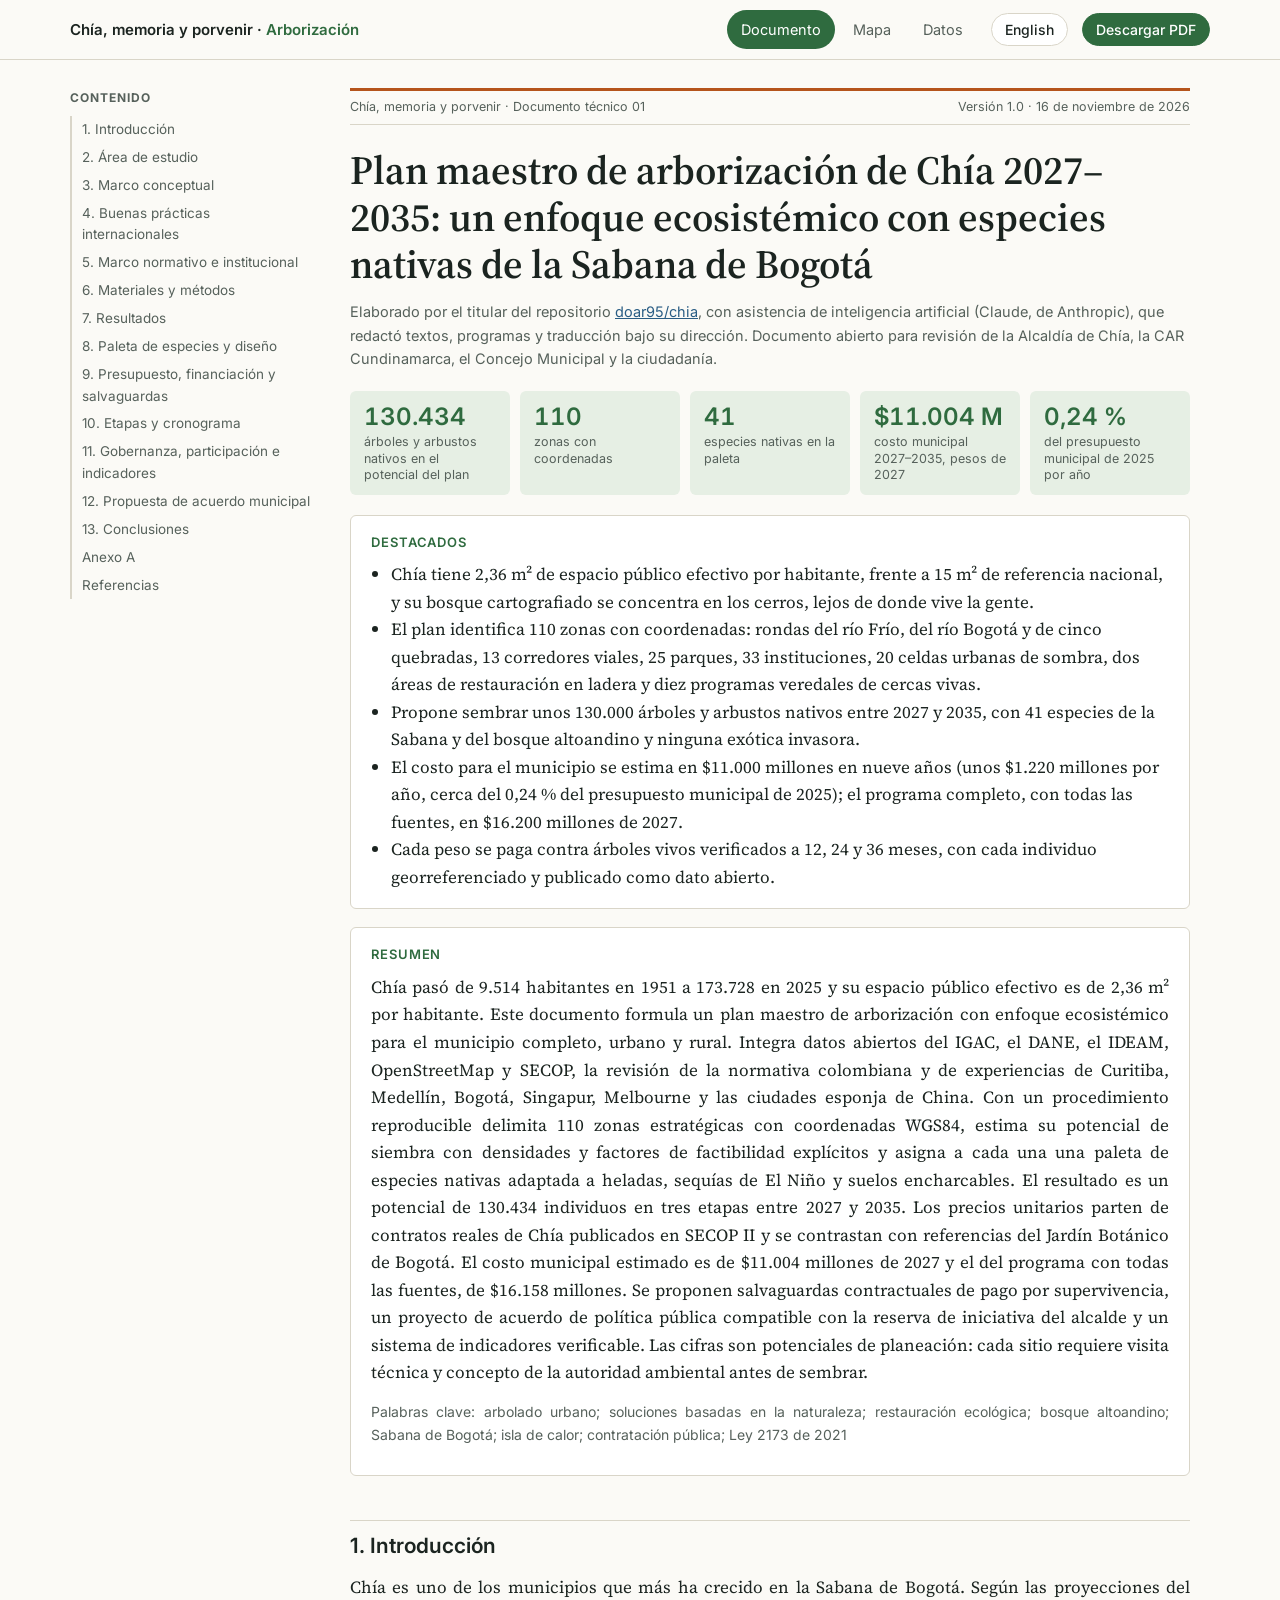
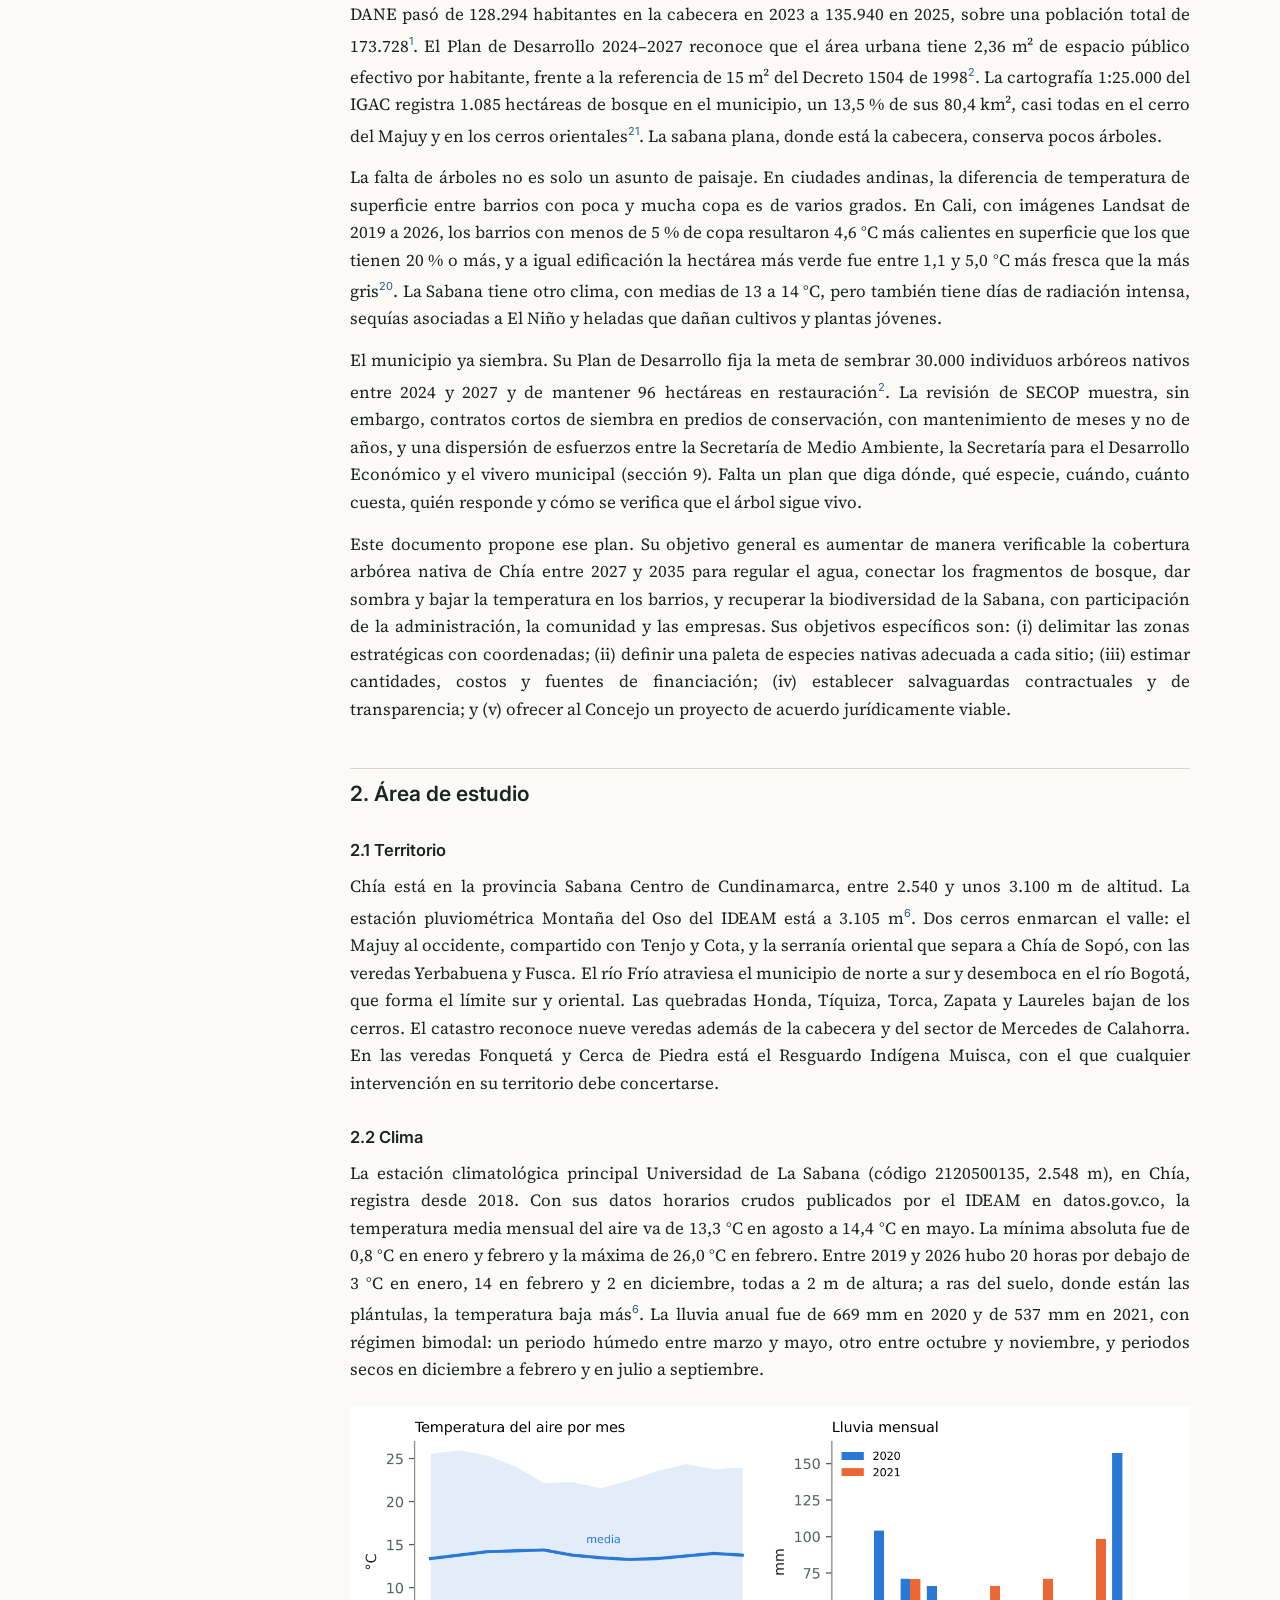
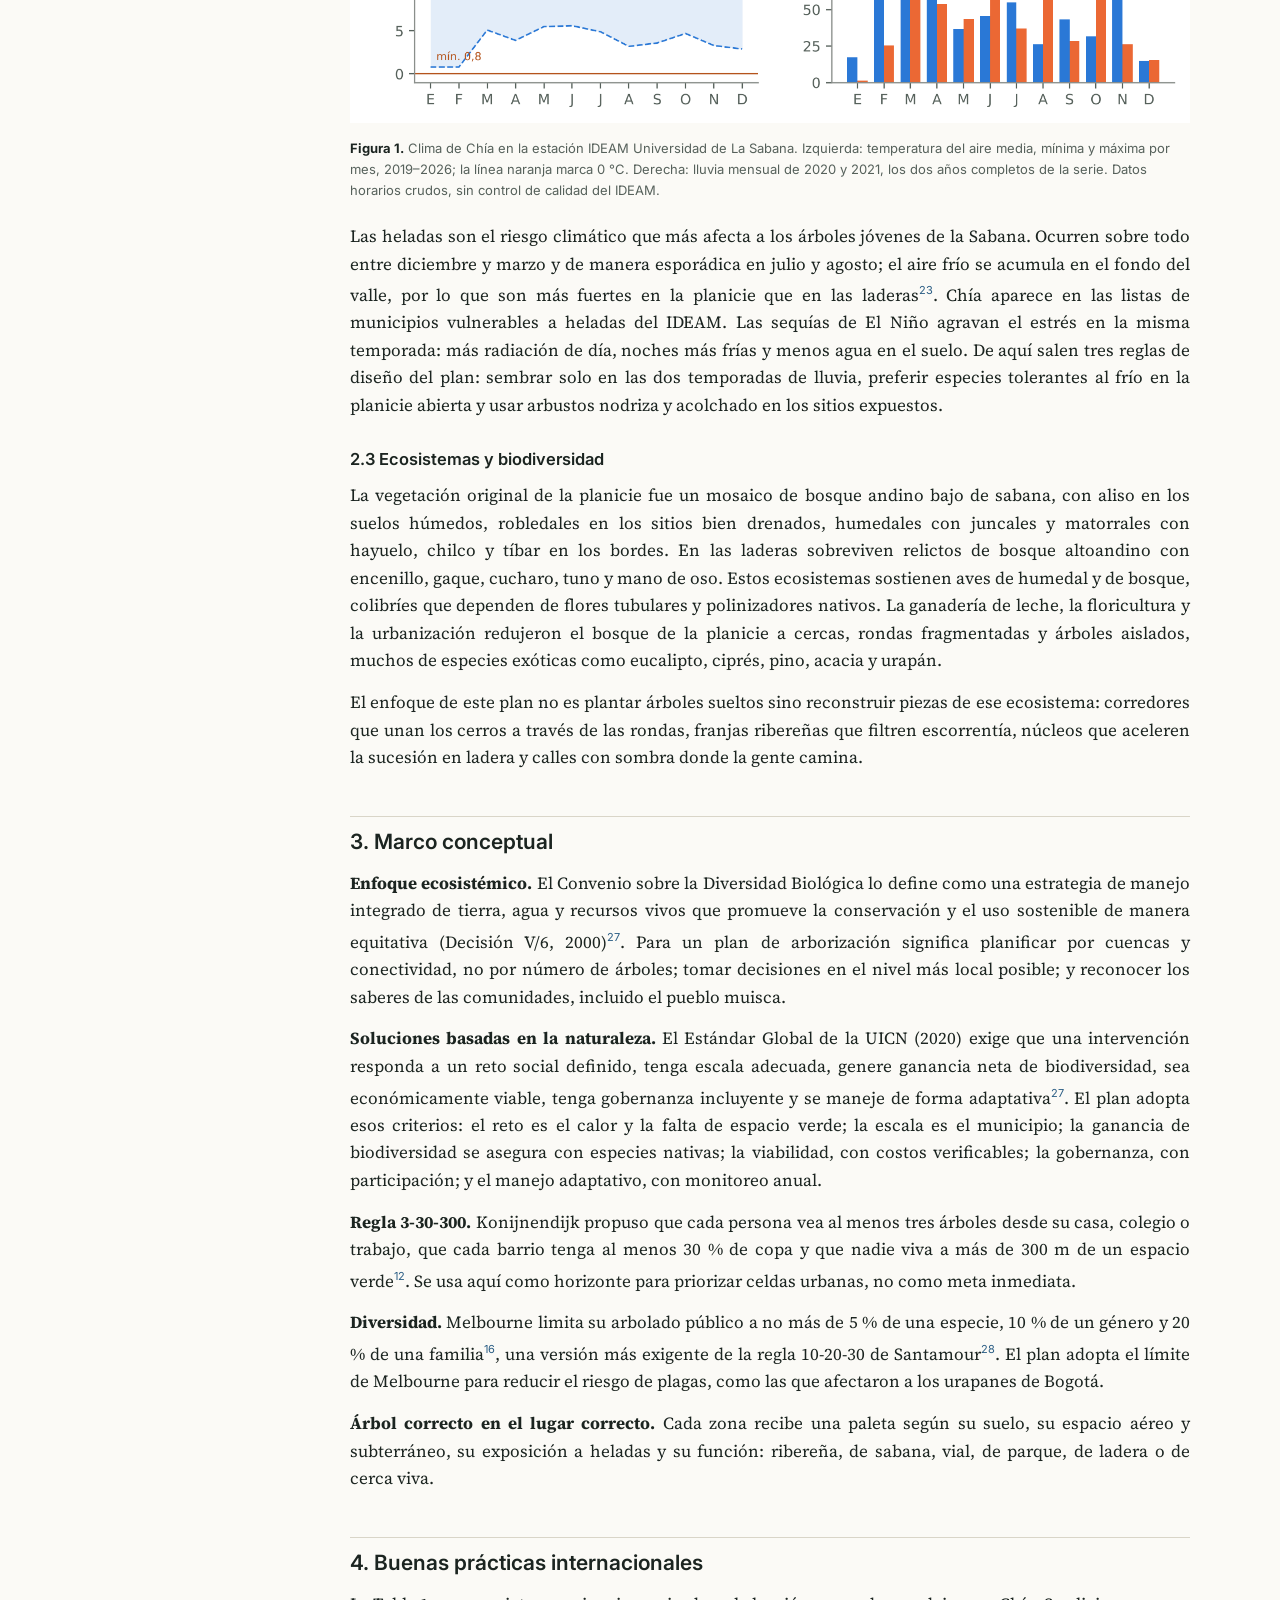
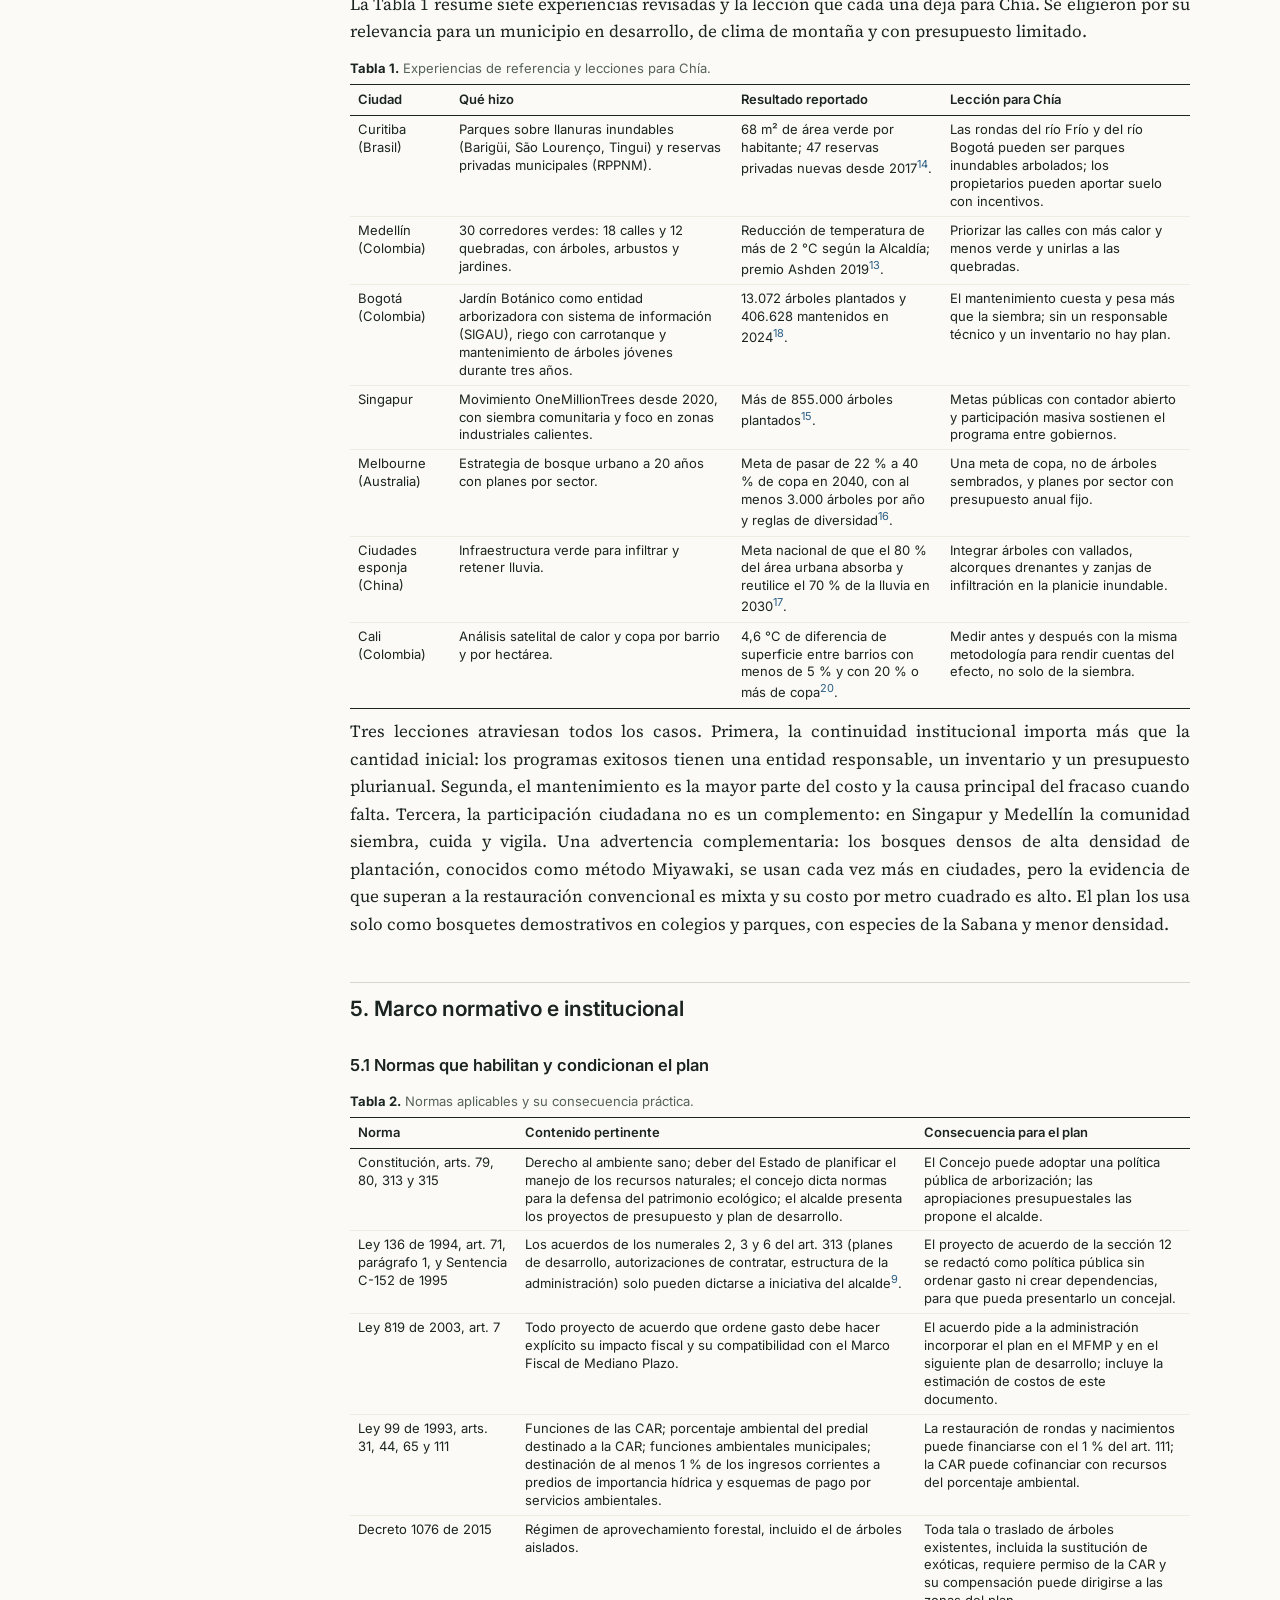
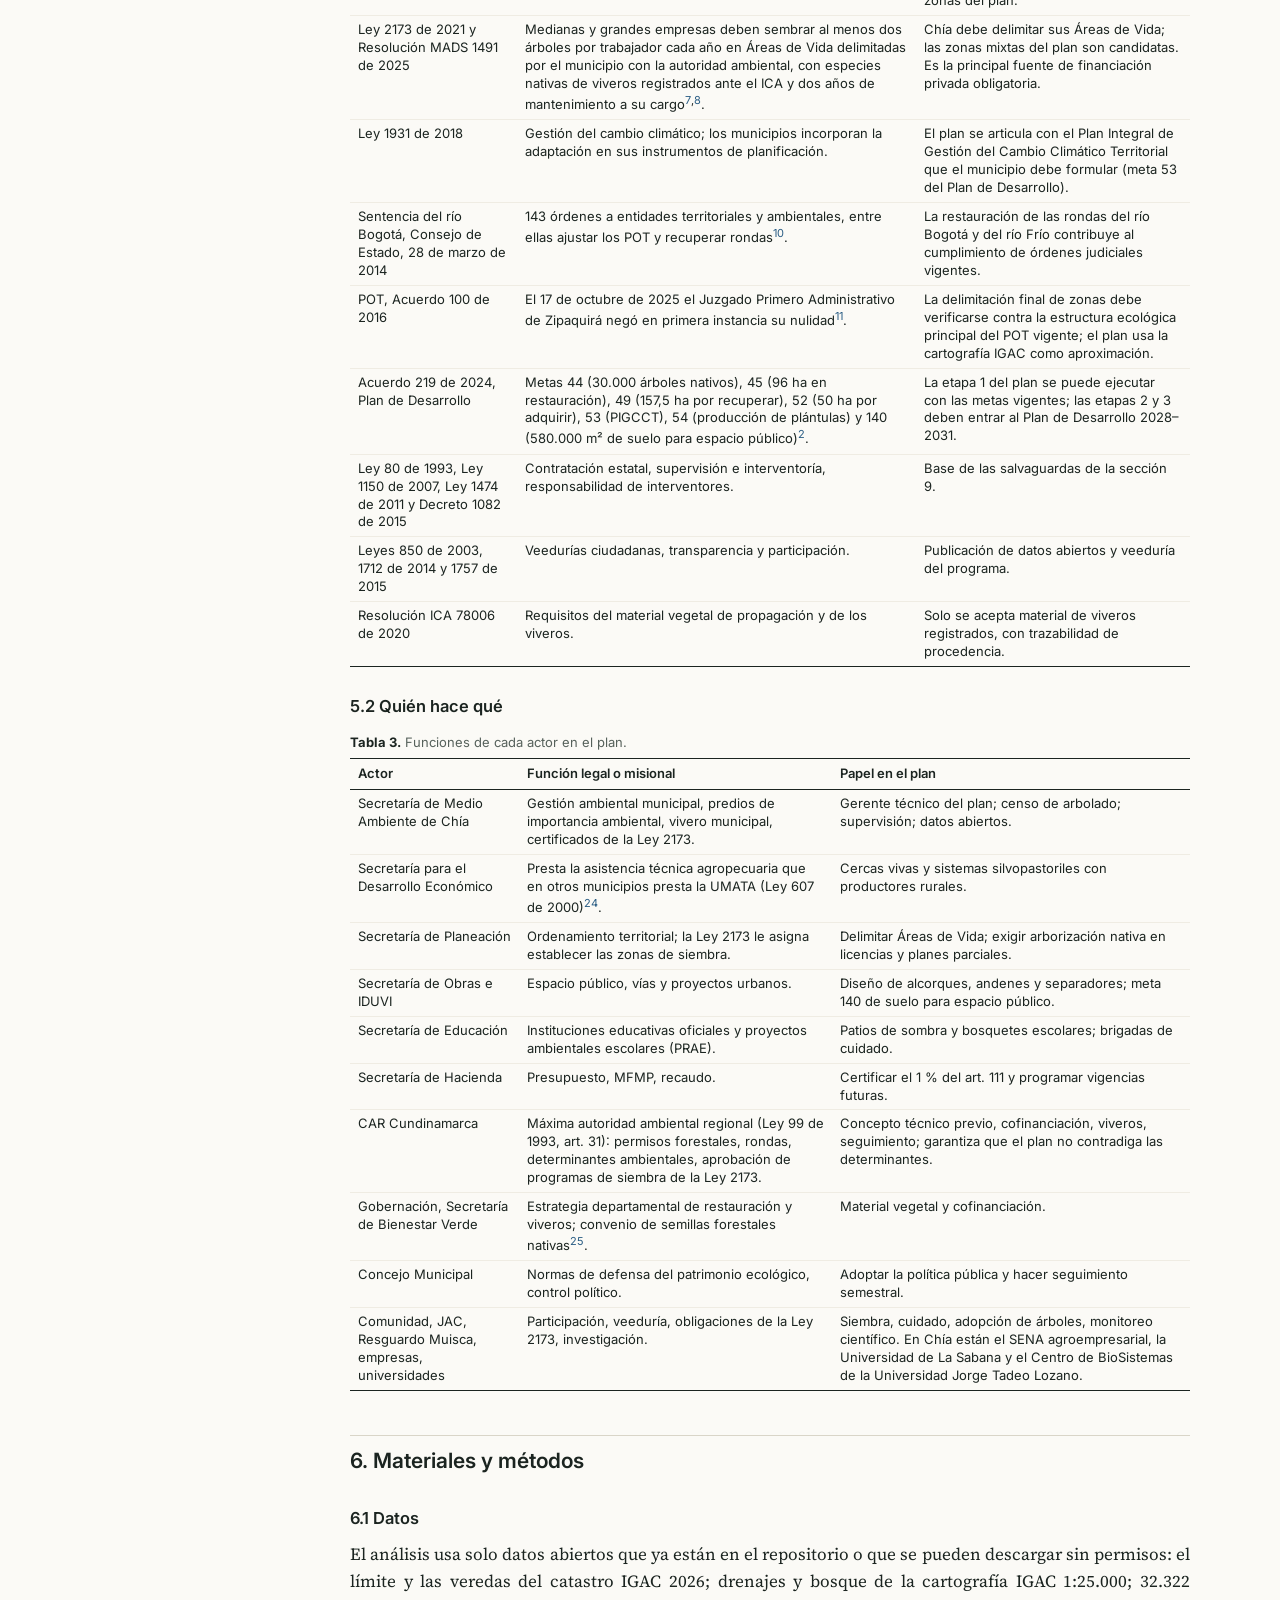
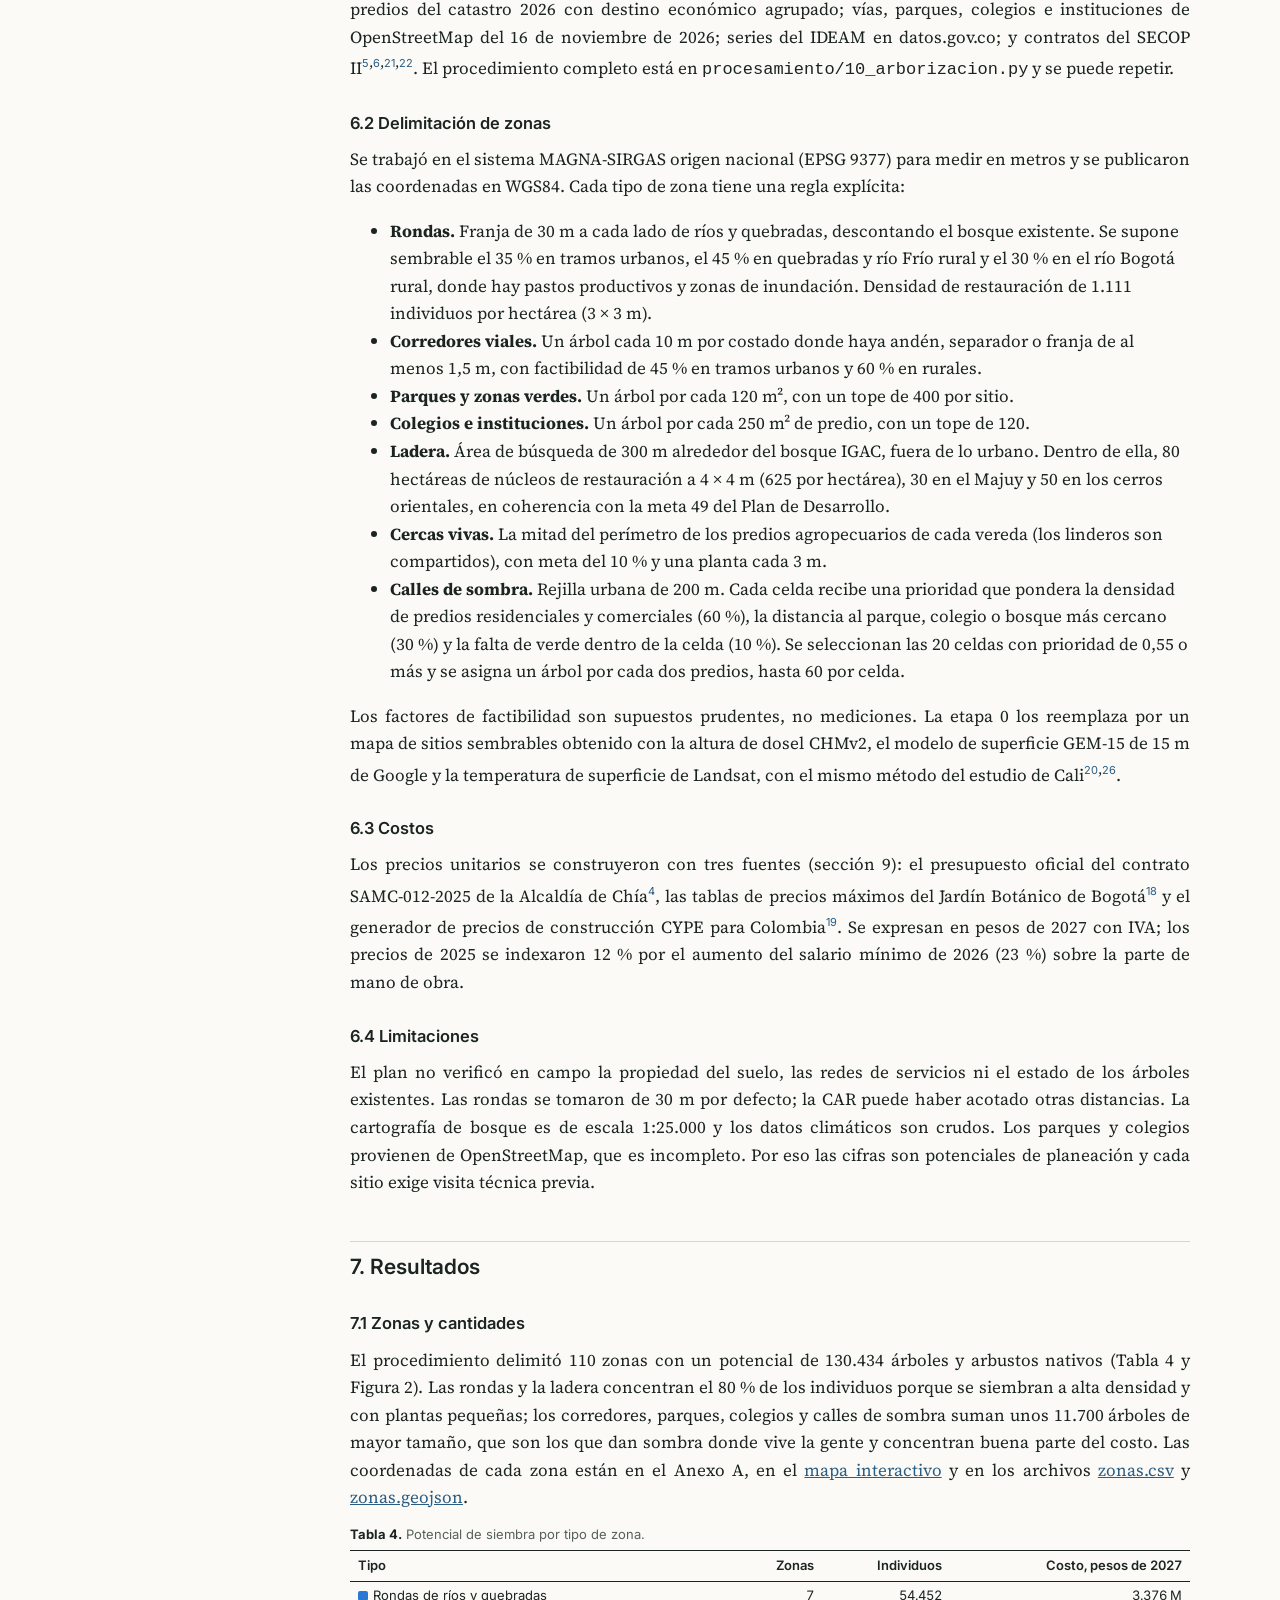
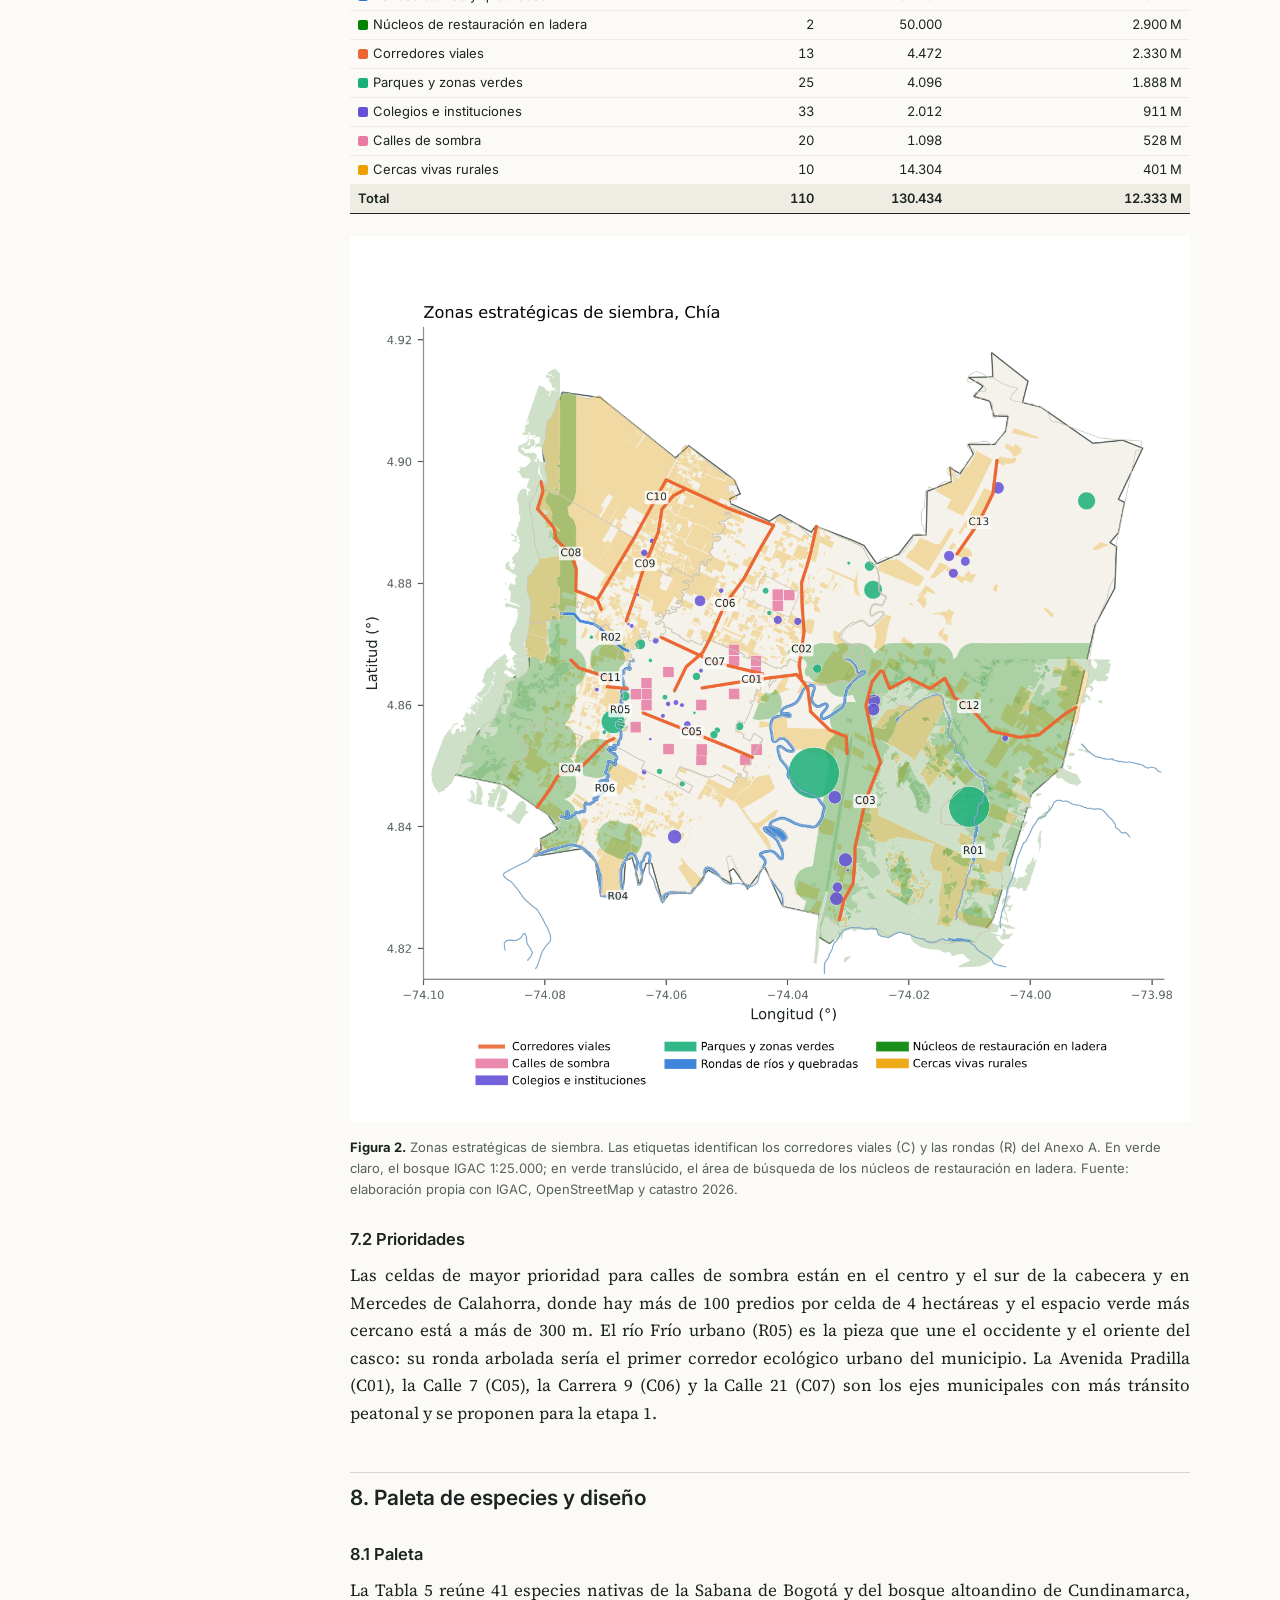
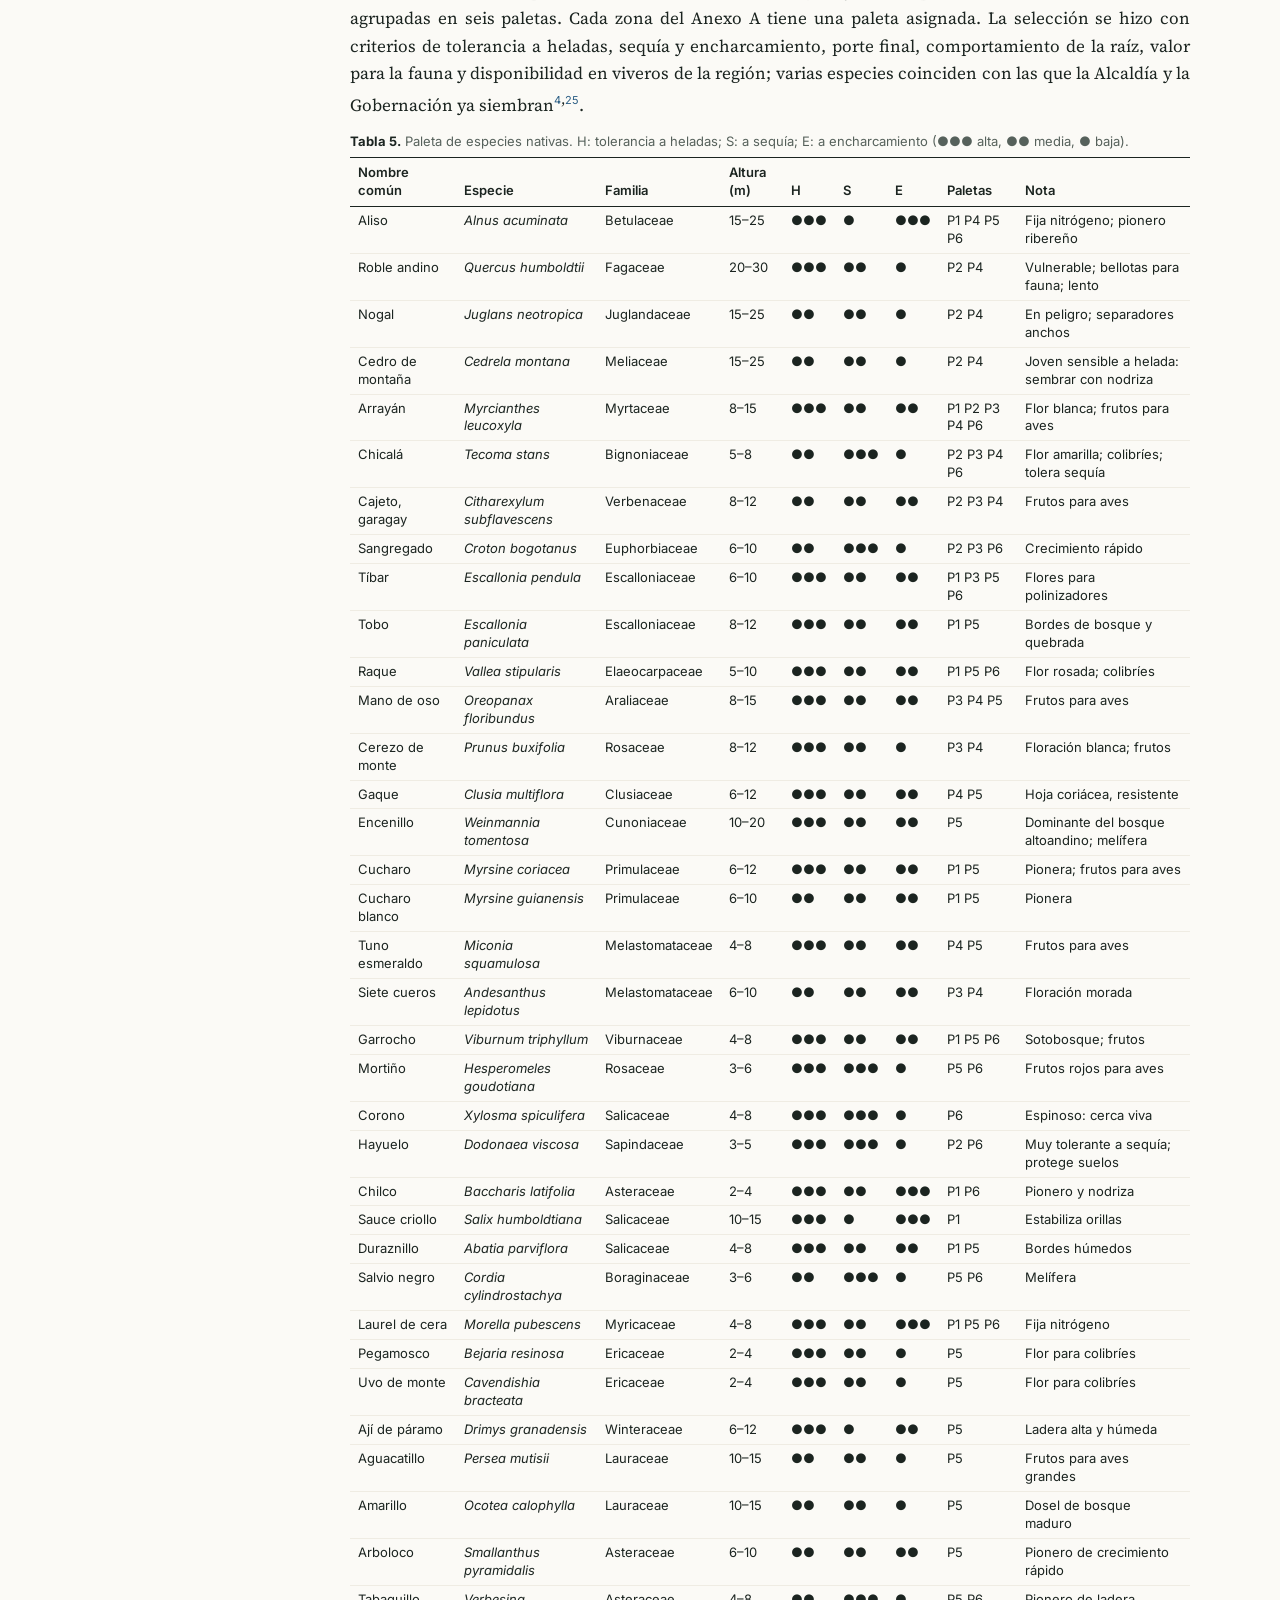
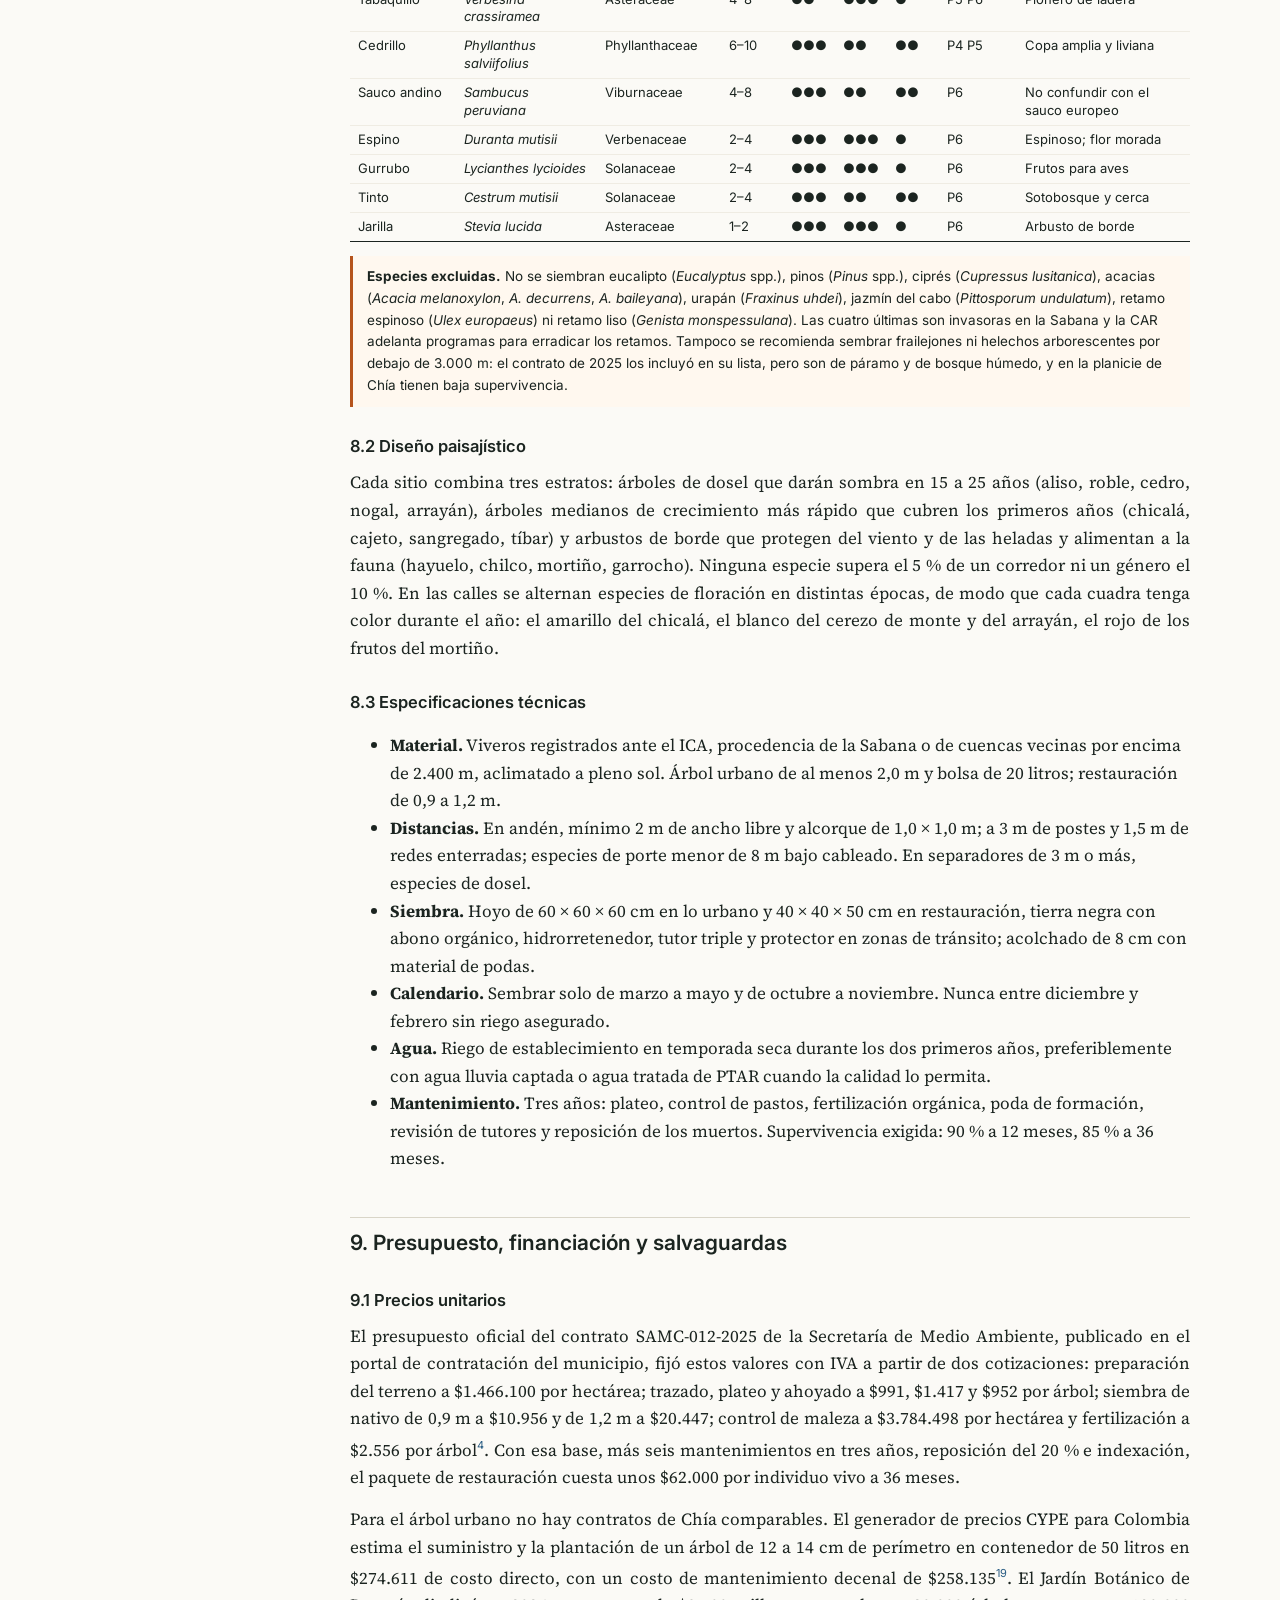
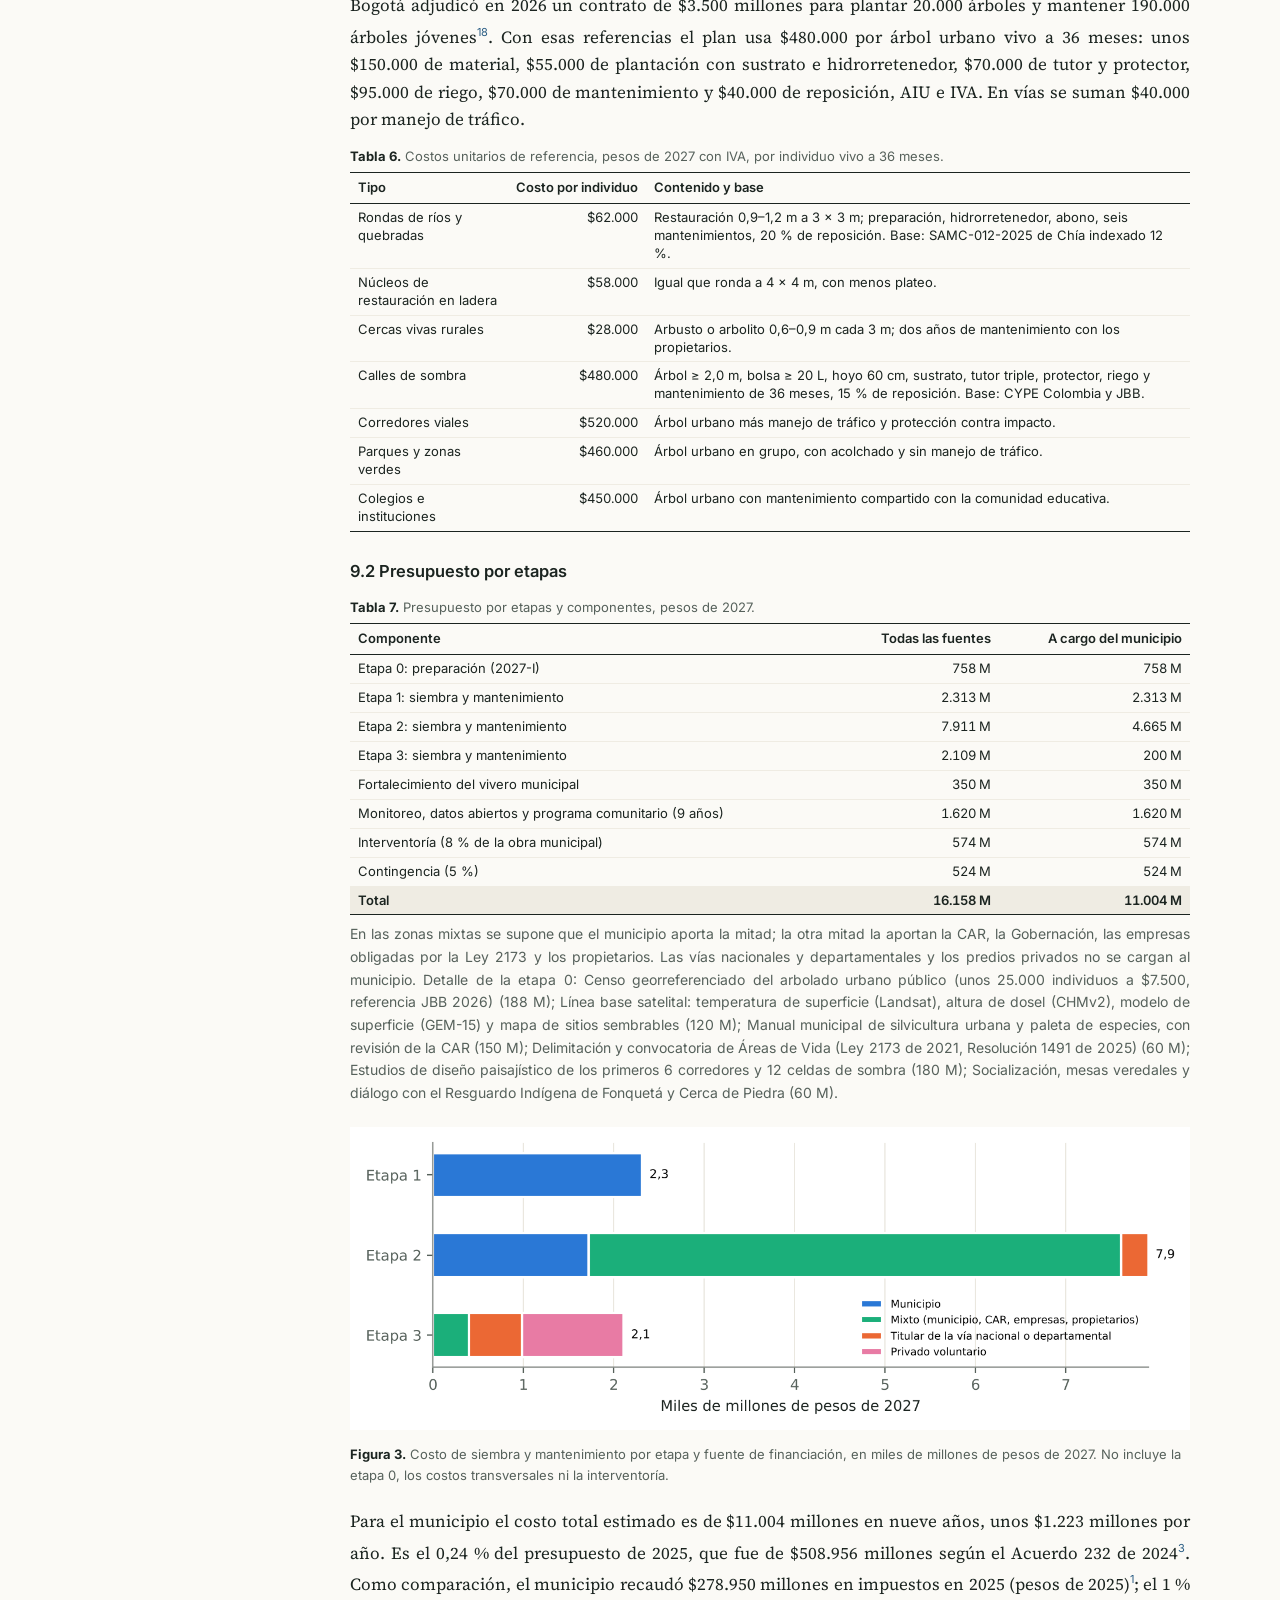
==== planarborizacion/index.html @ 1975e30a "Agrega el plan maestro de arborización 2027–2035 en /planarborizacion Documento técnico en español e" ====
<!DOCTYPE html>
<html lang="es">
<head>
<meta charset="utf-8">
<meta name="viewport" content="width=device-width, initial-scale=1">
<title>Plan maestro de arborización de Chía 2027–2035</title>
<meta name="description" content="Plan maestro de arborización de Chía 2027–2035 con enfoque ecosistémico y especies nativas de la Sabana de Bogotá: zonas con coordenadas, paleta de especies, presupuesto, revisión de SECOP y propuesta de acuerdo municipal.">
<meta property="og:title" content="Plan maestro de arborización de Chía 2027–2035">
<meta property="og:description" content="110 zonas con coordenadas, 41 especies nativas, unos 130.000 árboles y arbustos, presupuesto verificable y propuesta de acuerdo.">
<meta property="og:image" content="https://doar95.github.io/chia/planarborizacion/fig/mapa_zonas_es.png">
<meta property="og:url" content="https://doar95.github.io/chia/planarborizacion/">
<link rel="icon" href="../icono.svg" type="image/svg+xml">
<link rel="preconnect" href="https://fonts.googleapis.com">
<link href="https://fonts.googleapis.com/css2?family=Inter:wght@400;500;600&family=Source+Serif+4:ital,opsz,wght@0,8..60,400;0,8..60,600;1,8..60,400&display=swap" rel="stylesheet">
<link rel="stylesheet" href="estilo.css?v=1">
</head>
<body>
<header class="barra"><div class="in">
  <a class="marca" href="../">Chía, memoria y porvenir · <span>Arborización</span></a>
  <nav class="tabs"><a href="./" aria-current="page" data-t="doc">Documento</a><a href="mapa.html" data-t="mapa">Mapa</a><a href="datos/zonas.csv" data-t="datos">Datos</a></nav>
  <button class="btn" id="btn-lang" type="button">English</button>
  <a class="btn prim" id="btn-pdf" href="descargas/plan_arborizacion_chia_es.pdf" data-t="pdf">Descargar PDF</a>
</div></header>
<div class="lay">
  <nav class="toc" id="toc"></nav>
  <article>
    <div class="revista" id="rev"></div>
    <h1 id="tit"></h1>
    <div class="autores" id="aut"></div>
    <div class="cifras" id="cifras"></div>
    <div class="caja" id="dest"></div>
    <div class="caja" id="res"></div>
    <div id="cuerpo"></div>
    <section id="anexo"></section>
    <section id="refs"></section>
    <p class="pie">CC BY 4.0. Código MIT. Datos: IGAC, DANE, DNP, IDEAM, SECOP, OpenStreetMap (ODbL). Repositorio: <a href="https://github.com/doar95/chia">github.com/doar95/chia</a> · procesamiento/10_arborizacion.py y 11_figuras_arborizacion.py.</p>
  </article>
</div>
<script src="texto_es.js?v=1"></script>
<script src="texto_en.js?v=1"></script>
<script src="doc.js?v=1"></script>
</body>
</html>
---- planarborizacion/estilo.css ----
:root{
  --papel:#fbfaf6; --tinta:#1b2420; --tenue:#56615b; --linea:#d9d5c8; --suave:#efece3;
  --verde:#2f6b3f; --verde2:#e6efe4; --acento:#b5541c; --azul:#2a5d84;
  --serif:"Source Serif 4","Charis SIL",Georgia,serif; --sans:"Inter",system-ui,-apple-system,"Segoe UI",sans-serif;
}
*{box-sizing:border-box}
html{scroll-behavior:smooth}
body{margin:0;background:var(--papel);color:var(--tinta);font-family:var(--serif);font-size:17px;line-height:1.62}
a{color:var(--azul)}
.barra{position:sticky;top:0;z-index:20;background:#fbfaf6f2;backdrop-filter:blur(6px);border-bottom:1px solid var(--linea);font-family:var(--sans)}
.barra .in{max-width:1180px;margin:0 auto;display:flex;align-items:center;gap:14px;padding:10px 20px;flex-wrap:wrap}
.marca{font-weight:600;font-size:15px;color:var(--tinta);text-decoration:none;margin-right:auto}
.marca span{color:var(--verde)}
.tabs{display:flex;gap:4px}
.tabs a{font-size:14.5px;text-decoration:none;color:var(--tenue);padding:7px 13px;border-radius:999px;border:1px solid transparent}
.tabs a[aria-current=page]{background:var(--verde);color:#fff}
.tabs a:hover{border-color:var(--linea)}
.btn{font:500 14px var(--sans);border:1px solid var(--linea);background:#fff;color:var(--tinta);border-radius:999px;padding:7px 13px;cursor:pointer;text-decoration:none}
.btn:hover{border-color:var(--verde)}
.btn.prim{background:var(--verde);border-color:var(--verde);color:#fff}
.lay{max-width:1180px;margin:0 auto;display:grid;grid-template-columns:240px minmax(0,1fr);gap:40px;padding:28px 20px 80px}
nav.toc{position:sticky;top:70px;align-self:start;font-family:var(--sans);font-size:13.5px;max-height:calc(100vh - 90px);overflow:auto}
nav.toc b{display:block;font-size:12px;letter-spacing:.08em;text-transform:uppercase;color:var(--tenue);margin-bottom:8px}
nav.toc a{display:block;color:var(--tenue);text-decoration:none;padding:3px 0 3px 10px;border-left:2px solid var(--linea)}
nav.toc a:hover{color:var(--verde);border-left-color:var(--verde)}
article{max-width:840px}
.revista{font-family:var(--sans);font-size:12.5px;color:var(--tenue);display:flex;justify-content:space-between;border-top:3px solid var(--acento);border-bottom:1px solid var(--linea);padding:6px 0;margin-bottom:22px;gap:12px;flex-wrap:wrap}
h1{font-family:var(--serif);font-weight:600;font-size:clamp(28px,3.4vw,40px);line-height:1.18;margin:.2em 0 .3em}
.autores{font-family:var(--sans);font-size:14.5px;color:var(--tenue);margin-bottom:18px}
.caja{background:#fff;border:1px solid var(--linea);border-radius:6px;padding:16px 20px;margin:18px 0}
.caja h3{font-family:var(--sans);font-size:13px;letter-spacing:.07em;text-transform:uppercase;margin:0 0 8px;color:var(--verde)}
.caja ul{margin:0;padding-left:20px}
.kw{font-family:var(--sans);font-size:14px;color:var(--tenue)}
.cifras{display:grid;grid-template-columns:repeat(auto-fit,minmax(150px,1fr));gap:10px;margin:20px 0}
.cifras div{background:var(--verde2);border-radius:6px;padding:12px 14px;font-family:var(--sans)}
.cifras b{display:block;font-size:24px;font-weight:600;color:var(--verde);font-variant-numeric:tabular-nums;line-height:1.15}
.cifras span{font-size:12.5px;color:var(--tenue);line-height:1.3;display:block;margin-top:4px}
h2{font-family:var(--sans);font-size:21px;font-weight:600;margin:2.1em 0 .5em;padding-top:.4em;border-top:1px solid var(--linea)}
h3{font-family:var(--sans);font-size:16.5px;font-weight:600;margin:1.6em 0 .4em}
h4{font-family:var(--sans);font-size:15px;margin:1.2em 0 .3em;color:var(--tenue)}
p{margin:.55em 0 .85em;text-align:justify;hyphens:auto}
.tabla{overflow-x:auto;margin:14px 0 6px}
table{border-collapse:collapse;width:100%;font-family:var(--sans);font-size:13px;line-height:1.38}
caption{caption-side:top;text-align:left;font-size:13px;color:var(--tenue);padding-bottom:6px}
caption b{color:var(--tinta)}
thead th{border-top:1.5px solid var(--tinta);border-bottom:1px solid var(--tinta);text-align:left;padding:6px 8px;font-weight:600;vertical-align:bottom}
td{border-bottom:1px solid var(--suave);padding:5px 8px;vertical-align:top}
tbody tr:last-child td{border-bottom:1.5px solid var(--tinta)}
td.n,th.n{text-align:right;font-variant-numeric:tabular-nums;white-space:nowrap}
tr.tot td{font-weight:600;background:var(--suave)}
.fig{margin:22px 0;font-family:var(--sans)}
.fig figcaption{font-size:13px;color:var(--tenue);margin-top:6px}
.fig figcaption b{color:var(--tinta)}
.nota{font-family:var(--sans);font-size:13.5px;background:#fff8ef;border-left:3px solid var(--acento);padding:10px 14px;margin:14px 0}
.acuerdo{background:#fff;border:1px solid var(--linea);padding:22px 26px;font-size:15.5px}
.acuerdo h4{text-align:center;color:var(--tinta);font-size:14.5px}
.acuerdo p{text-align:justify}
.ref{font-size:14px;padding-left:28px;text-indent:-28px;margin:.35em 0;text-align:left}
sup.c a{text-decoration:none;font-family:var(--sans);font-size:11px}
.coord{font-family:ui-monospace,Menlo,Consolas,monospace;font-size:12px;white-space:nowrap}
.chip{display:inline-block;width:10px;height:10px;border-radius:2px;margin-right:5px;vertical-align:-1px}
.mapamini{width:100%;height:440px;border:1px solid var(--linea);border-radius:6px}
.svgchart{width:100%;height:auto;font-family:var(--sans)}
.pie{font-family:var(--sans);font-size:12.5px;color:var(--tenue);border-top:1px solid var(--linea);margin-top:40px;padding-top:12px}
@media (max-width:900px){.lay{grid-template-columns:1fr}nav.toc{display:none}}
@media print{
  @page{size:A4;margin:16mm 15mm 18mm}
  body{background:#fff;font-size:10.5pt}
  .barra,nav.toc,.noimp{display:none!important}
  .lay{display:block;padding:0;max-width:none}
  article{max-width:none}
  h2{break-after:avoid;margin-top:1.4em}
  h3,h4{break-after:avoid}
  table,figure,.caja,.cifras{break-inside:avoid}
  .tabla{overflow:visible}
  table{font-size:8.2pt}
  tr{break-inside:avoid}
  a{color:var(--tinta);text-decoration:none}
  .acuerdo{border:none;padding:0}
}
@media print{
  #anexo td:nth-child(7),#anexo th:nth-child(7){display:none}
  #anexo table{font-size:7.4pt}
  #anexo td:nth-child(2){min-width:34mm}
}
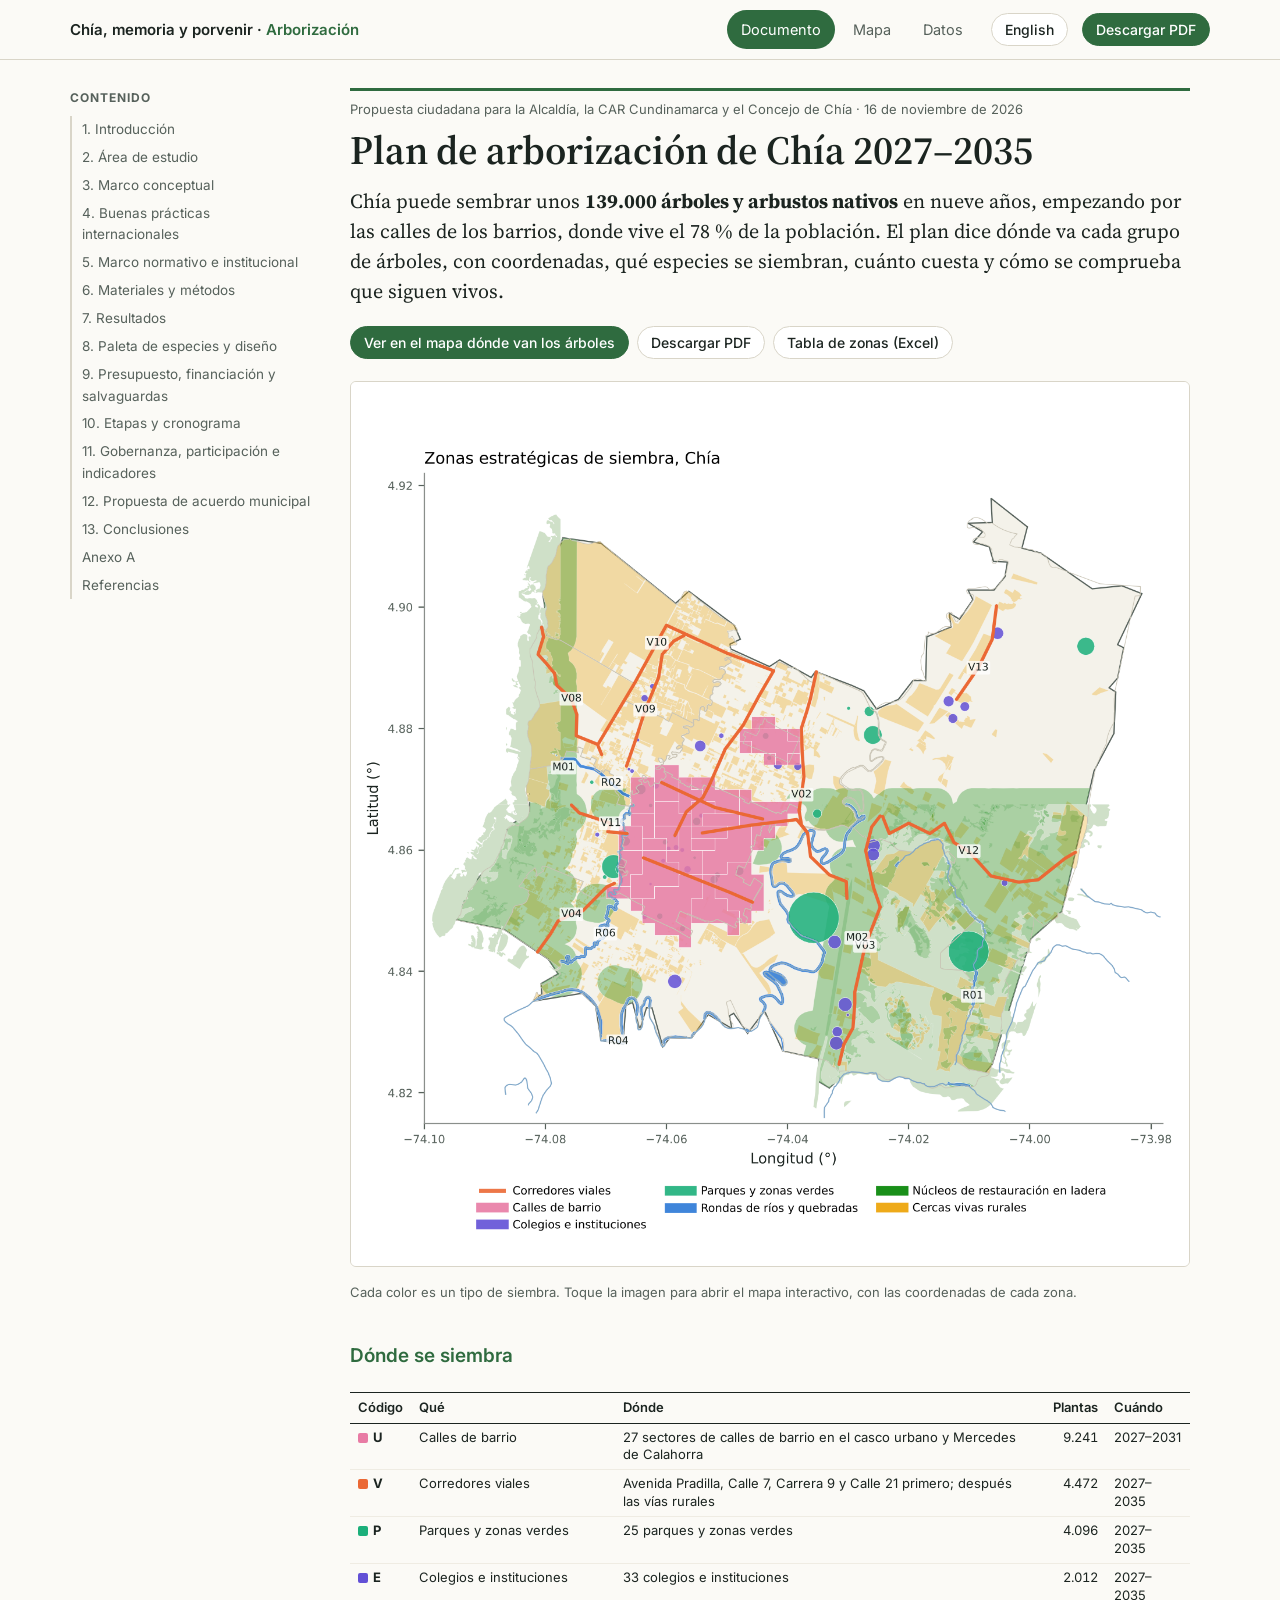
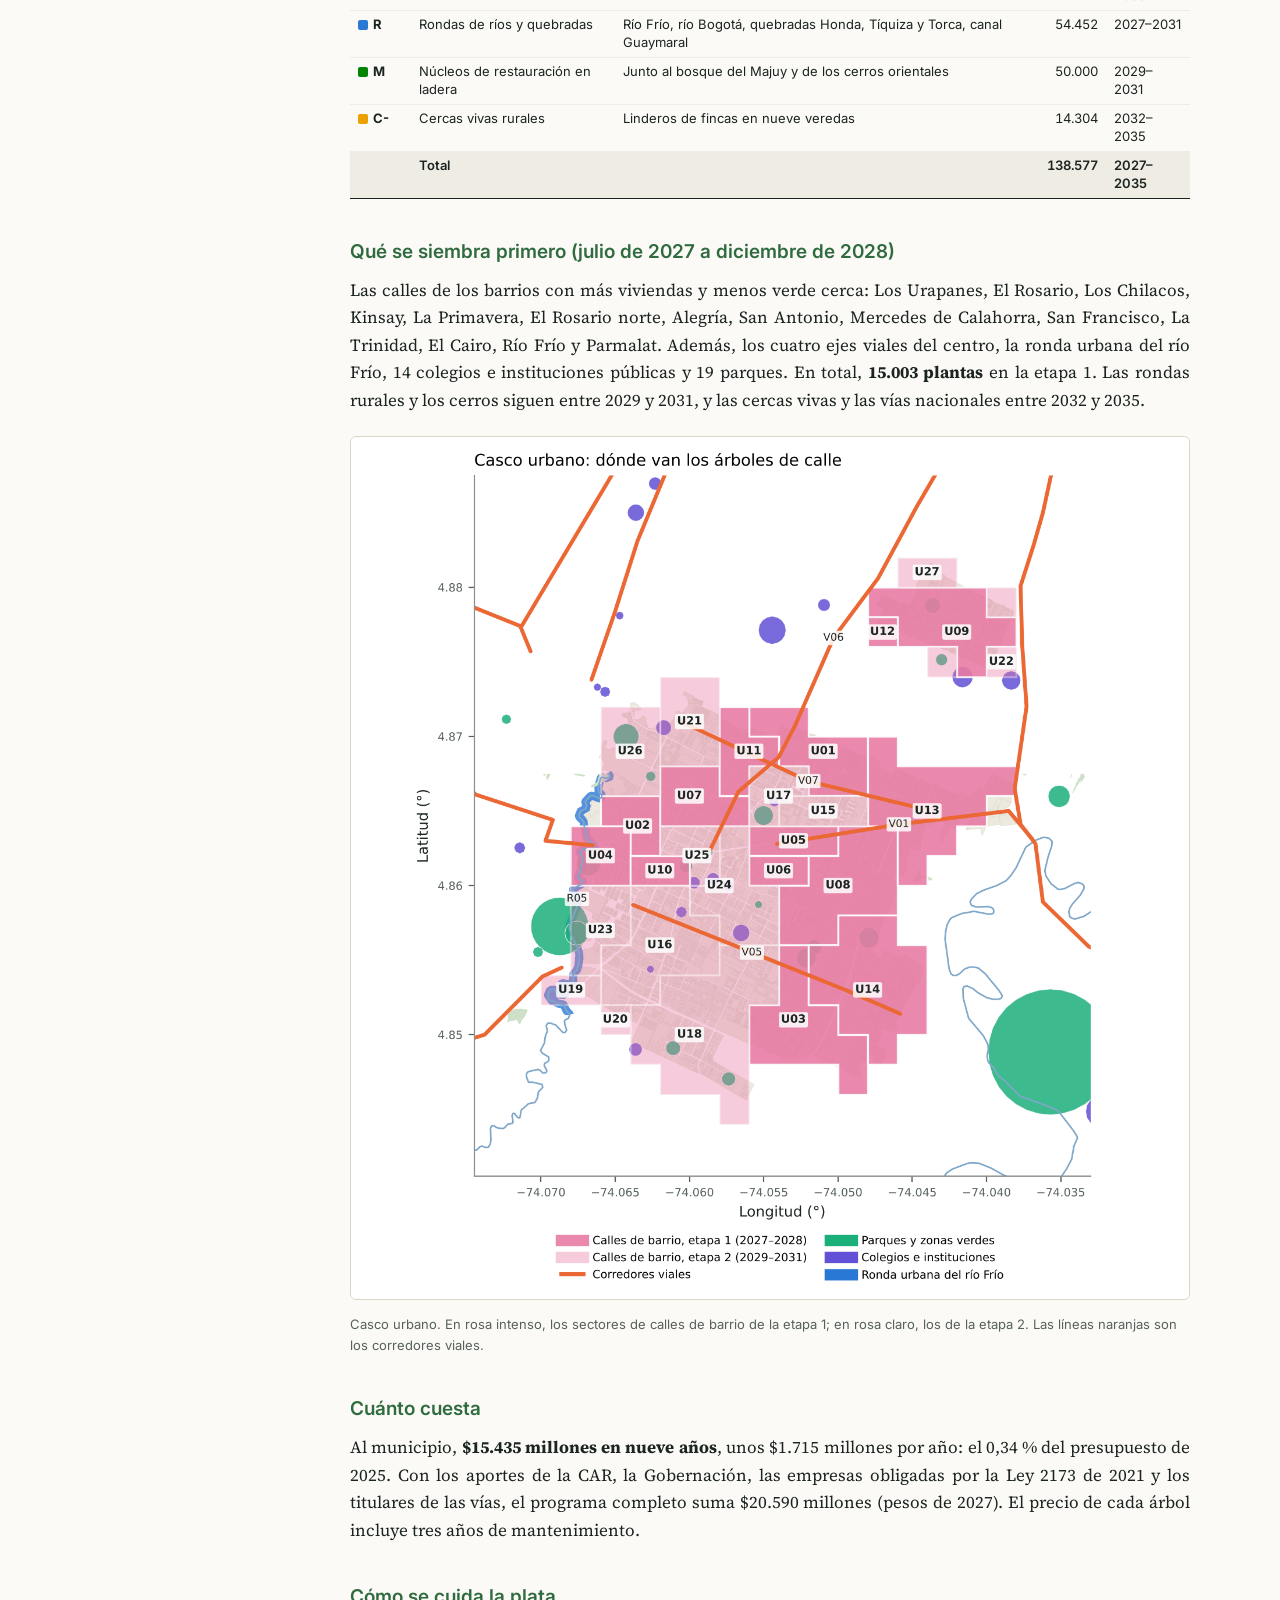
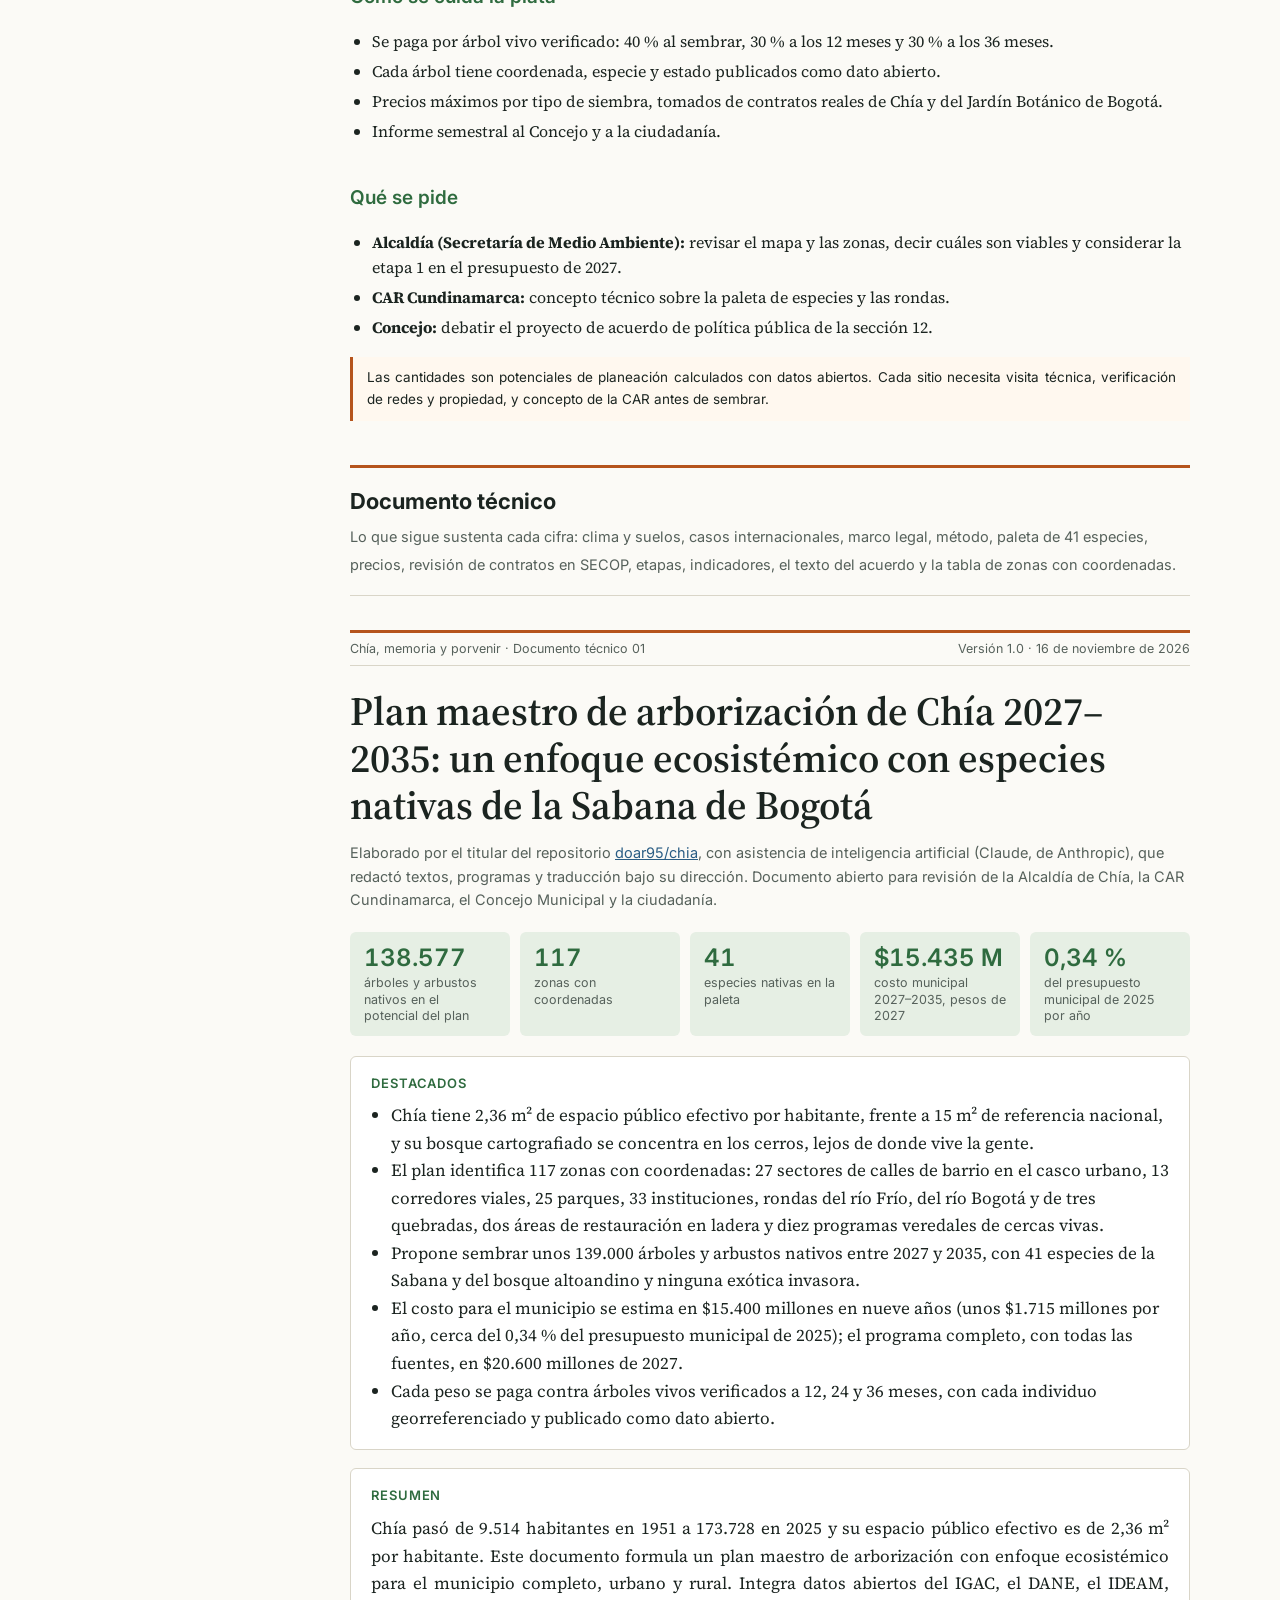
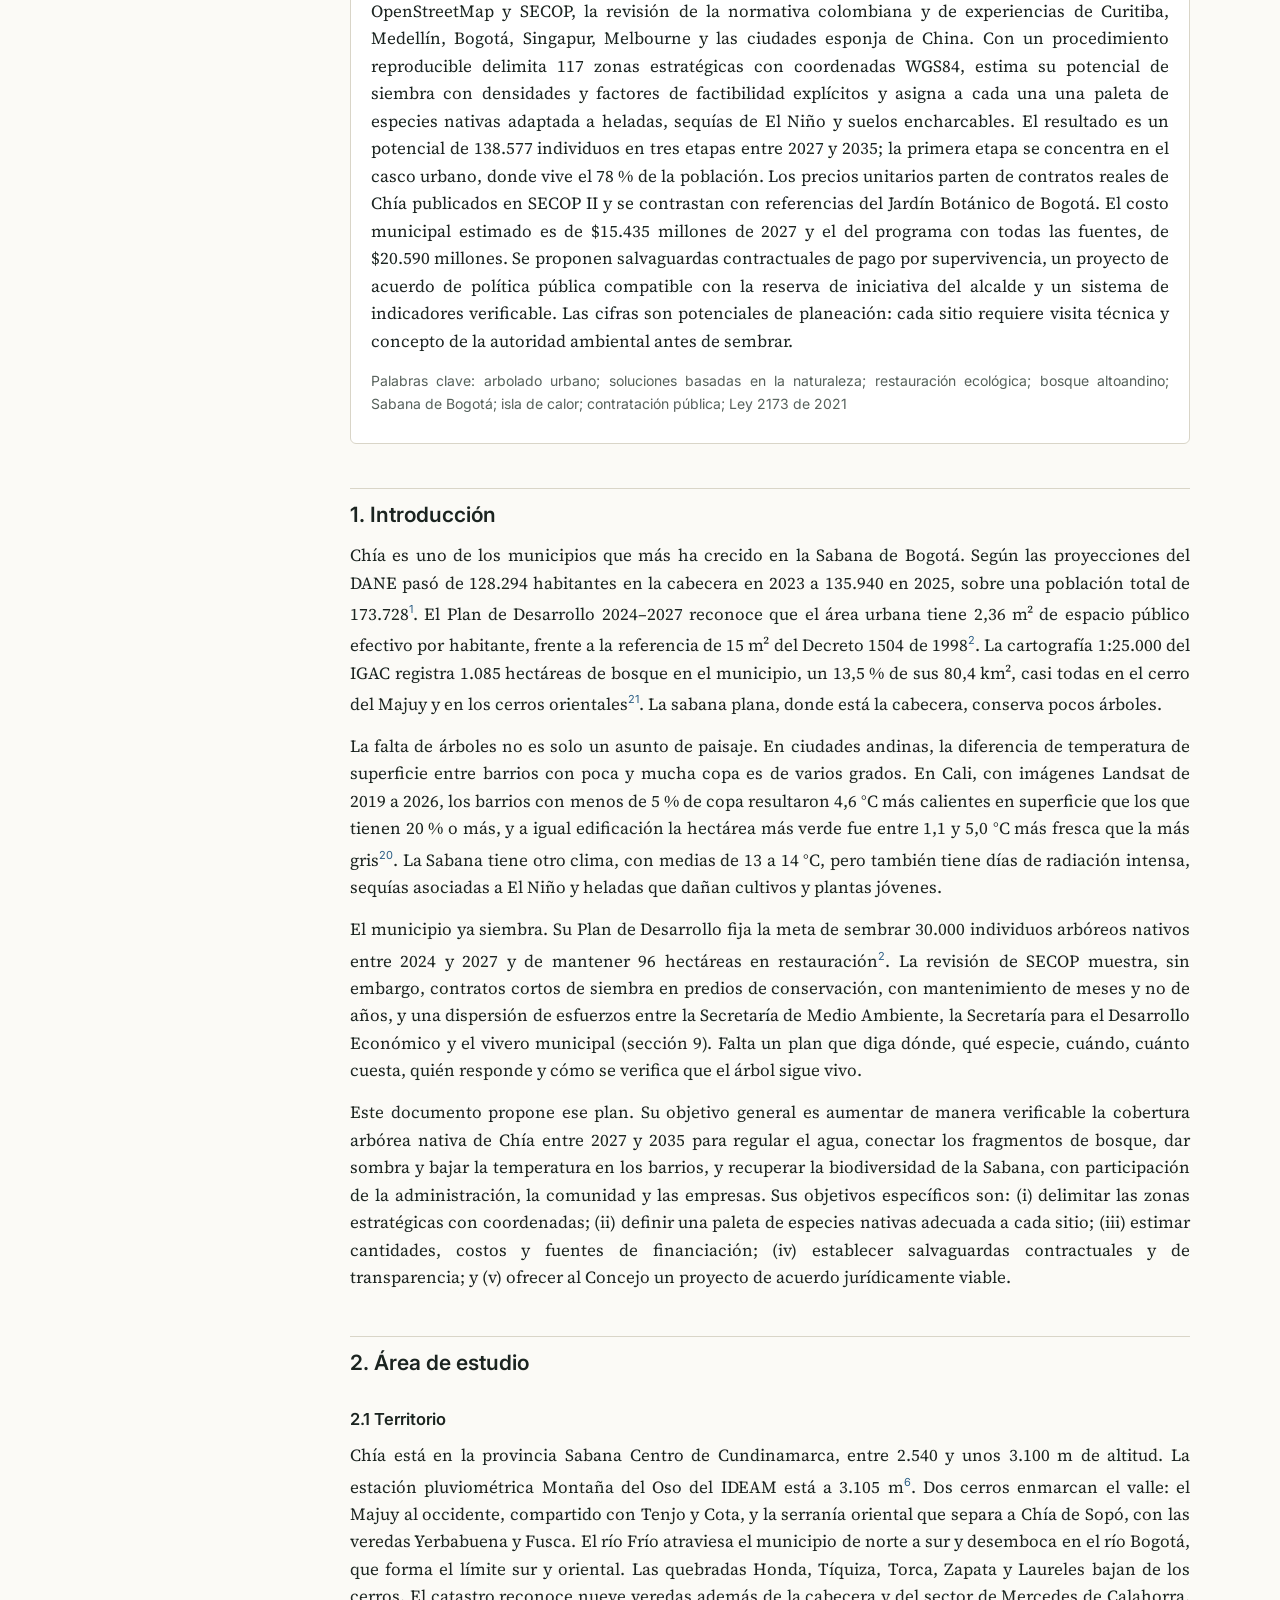
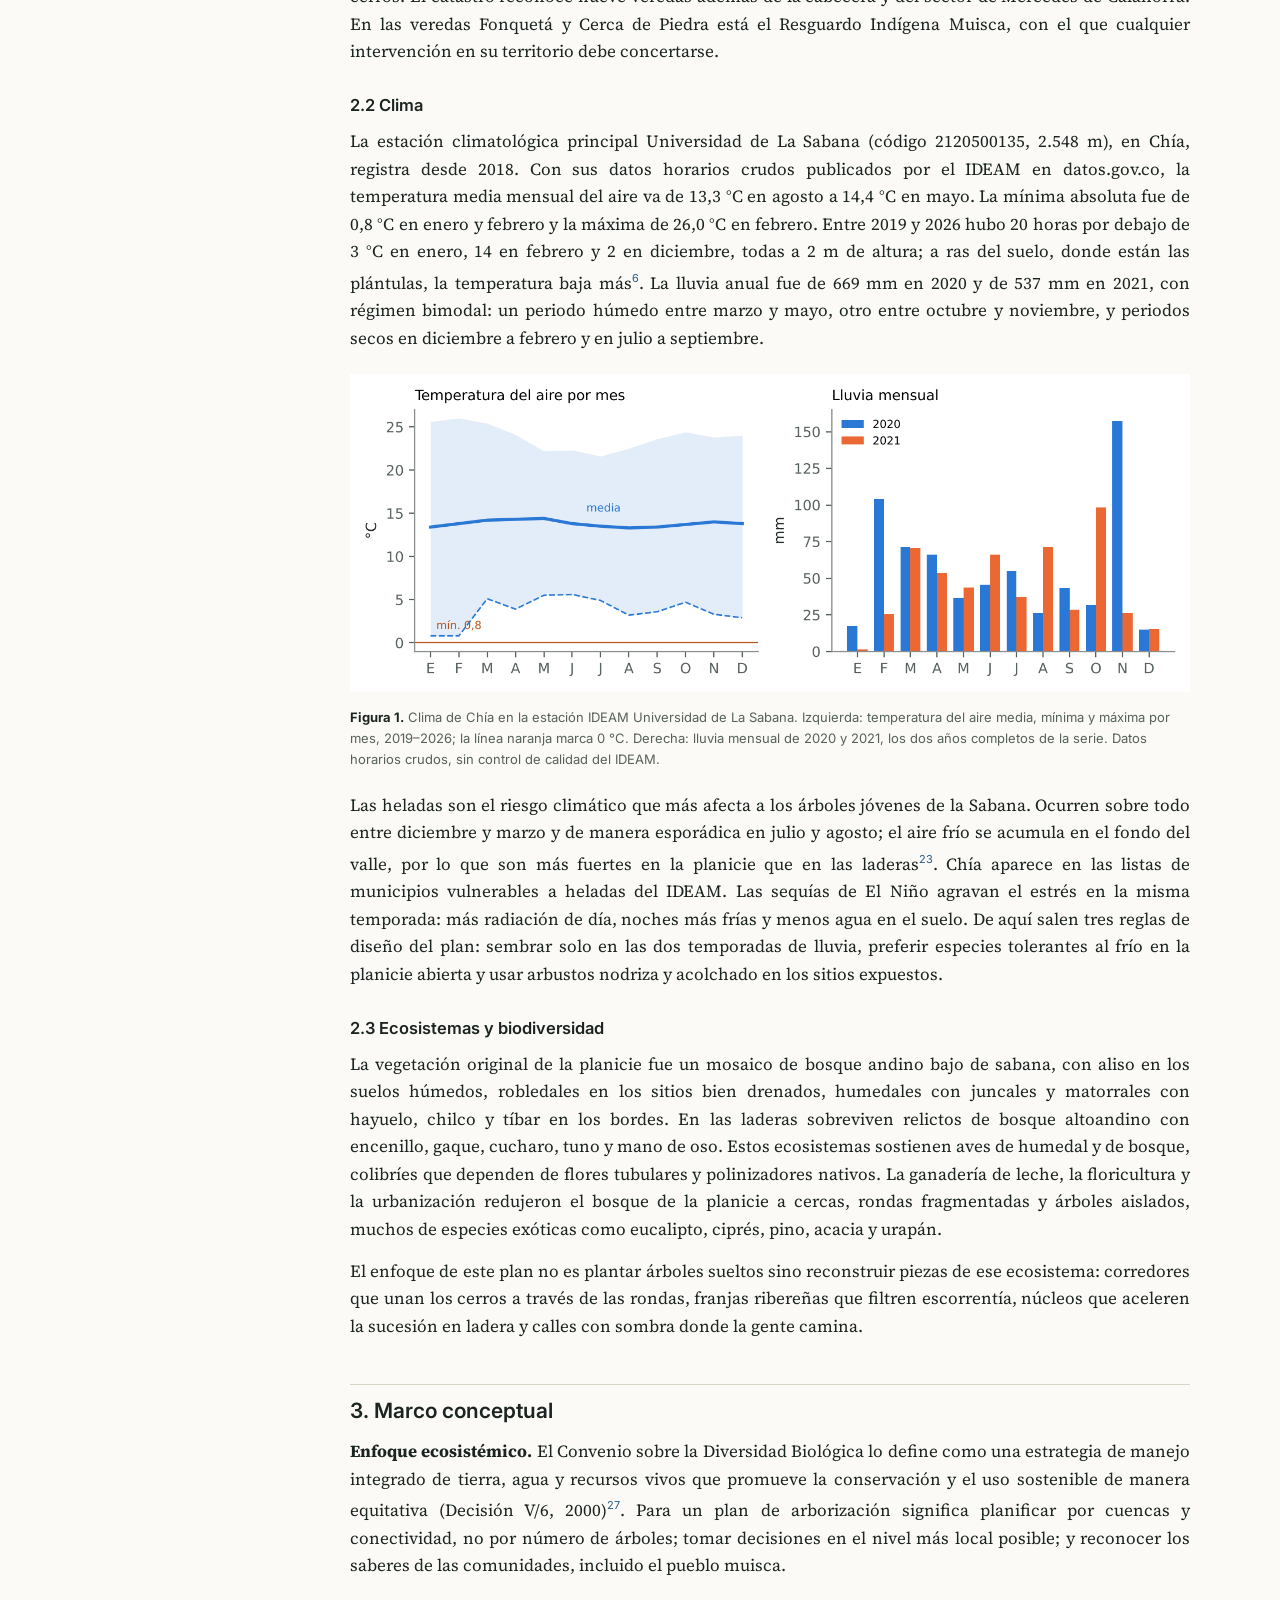
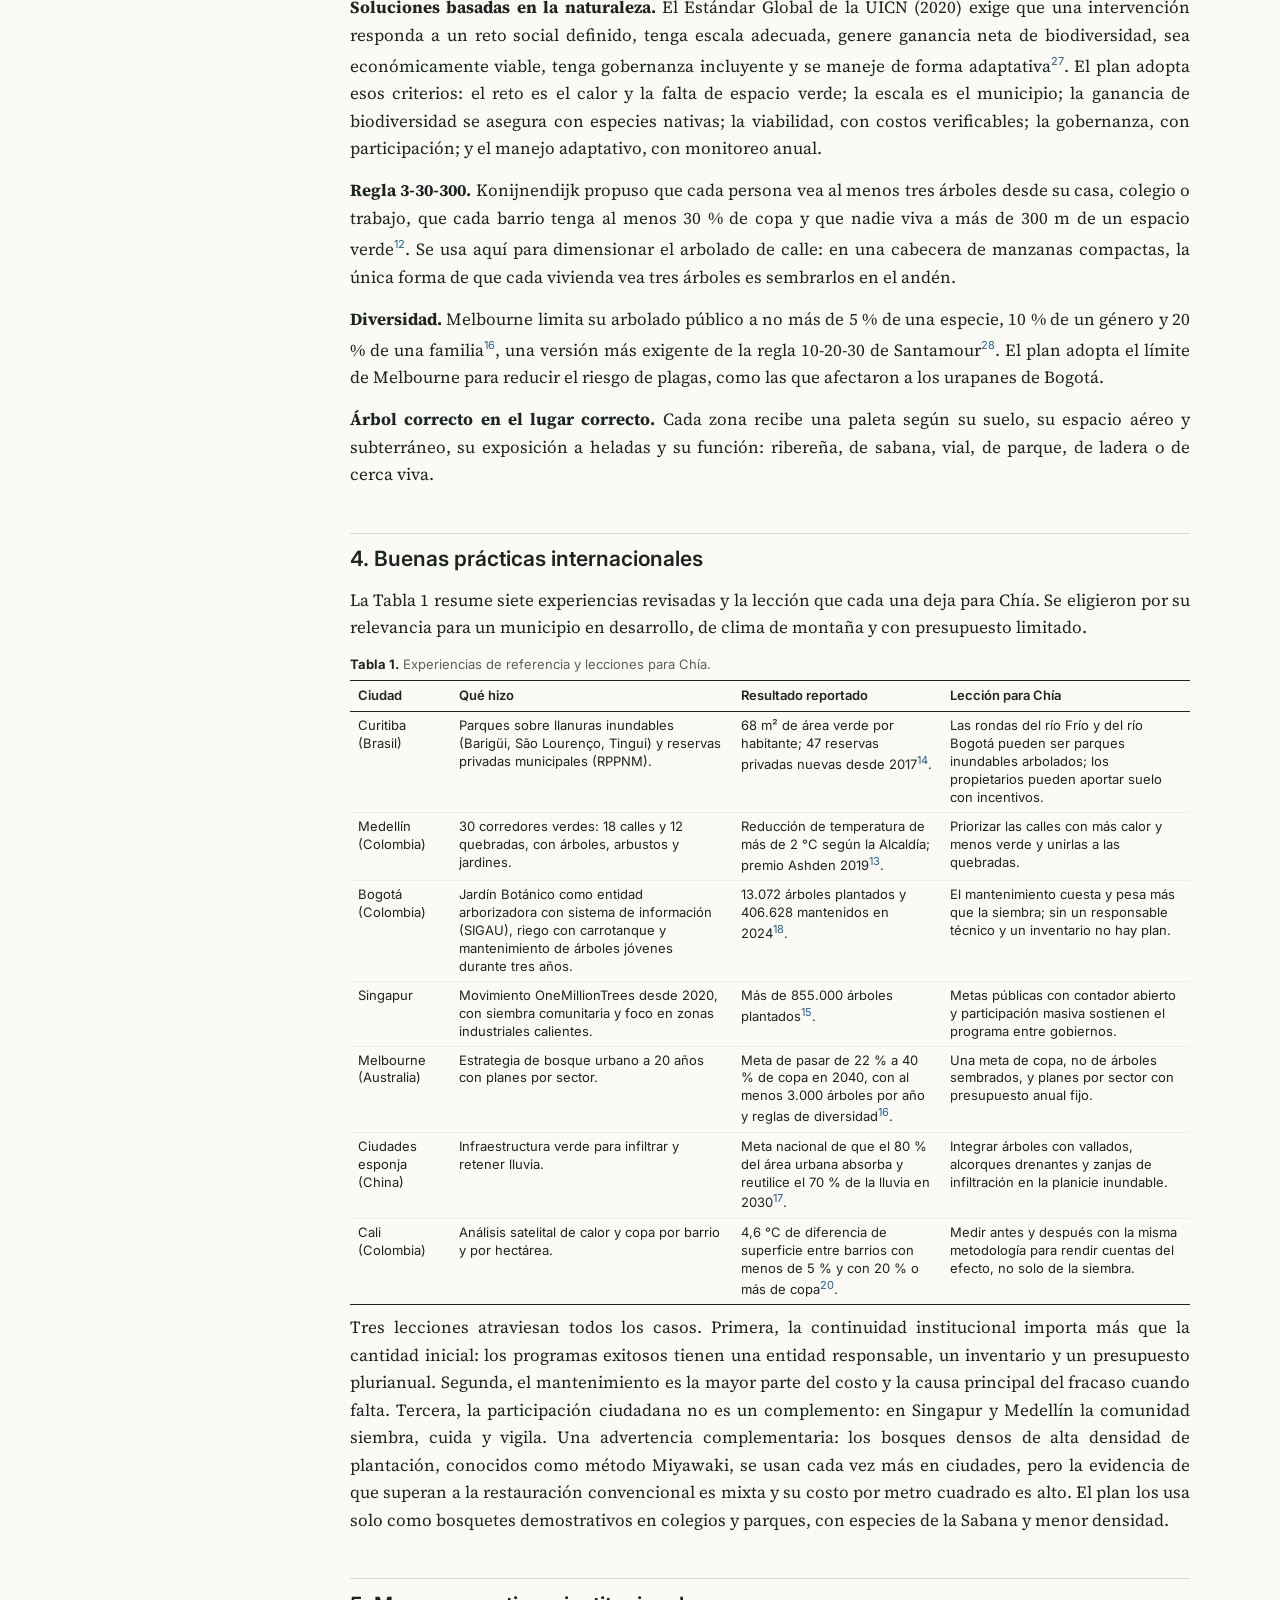
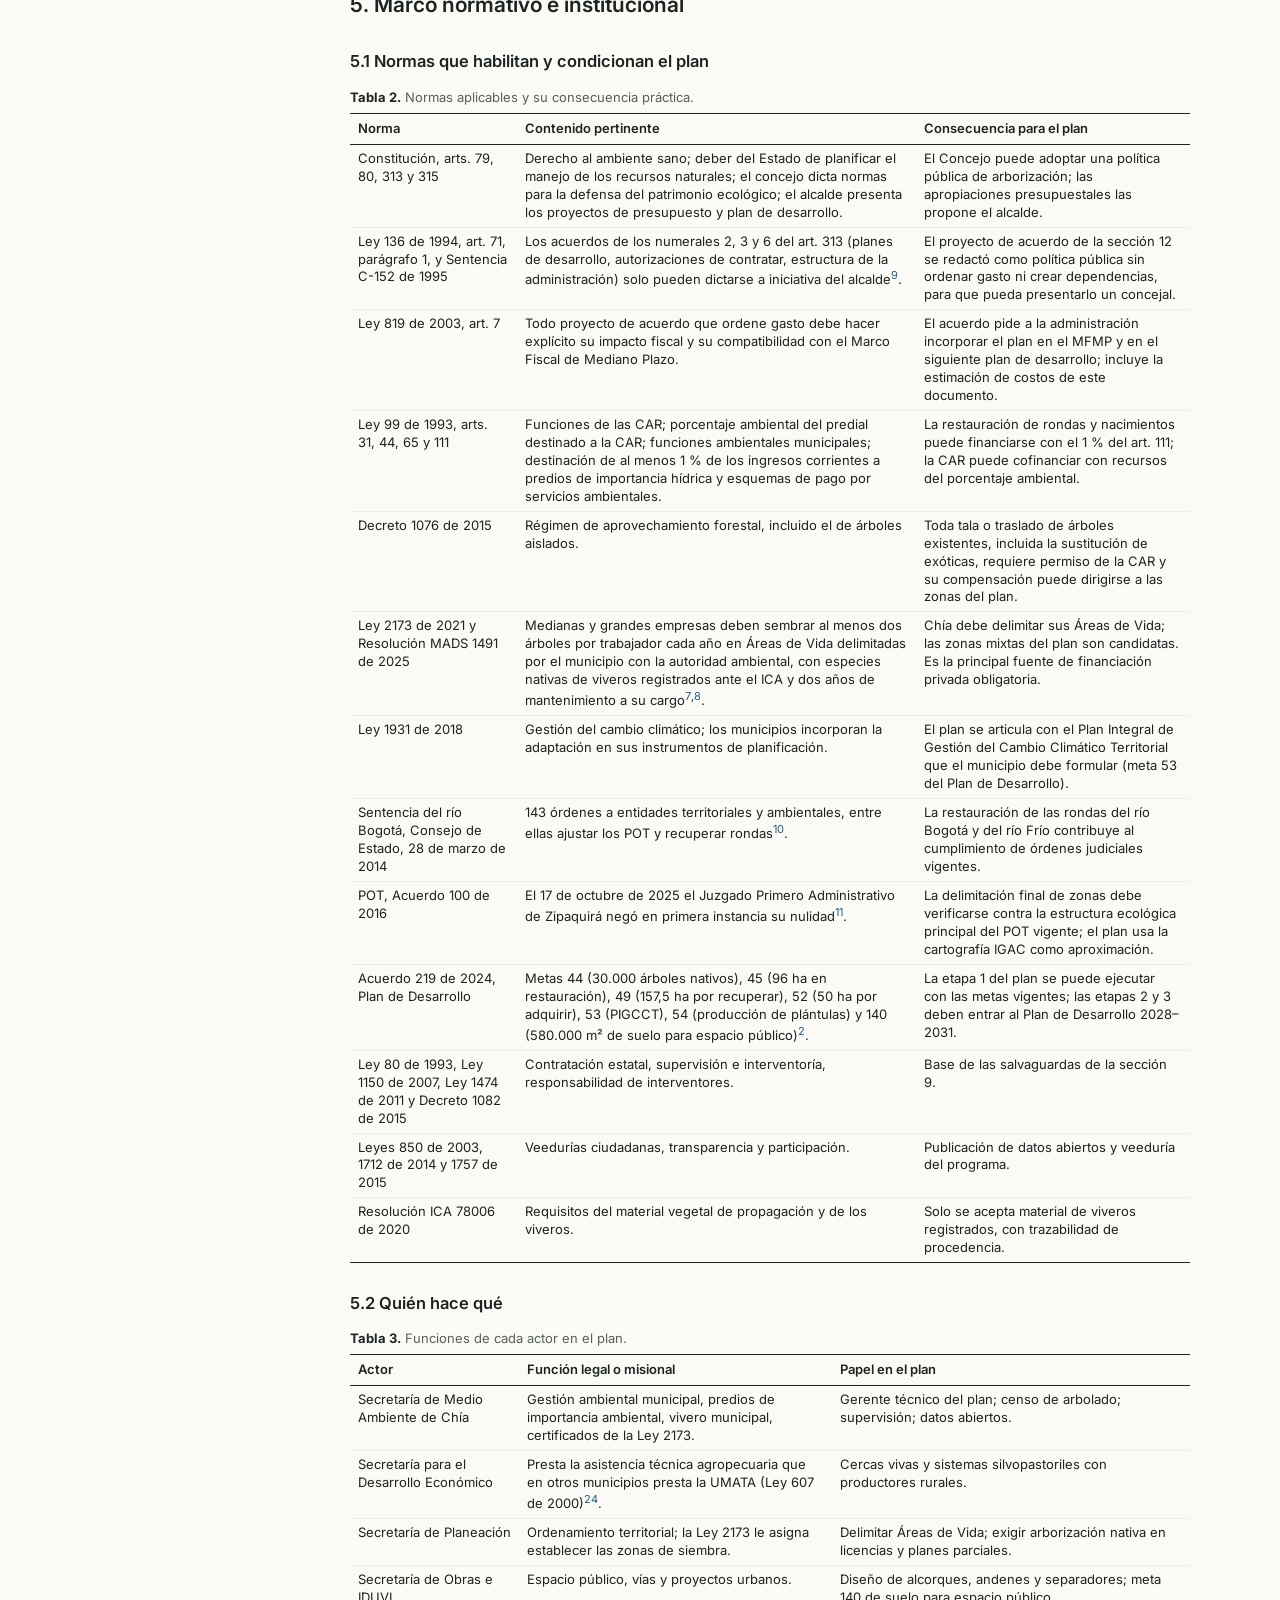
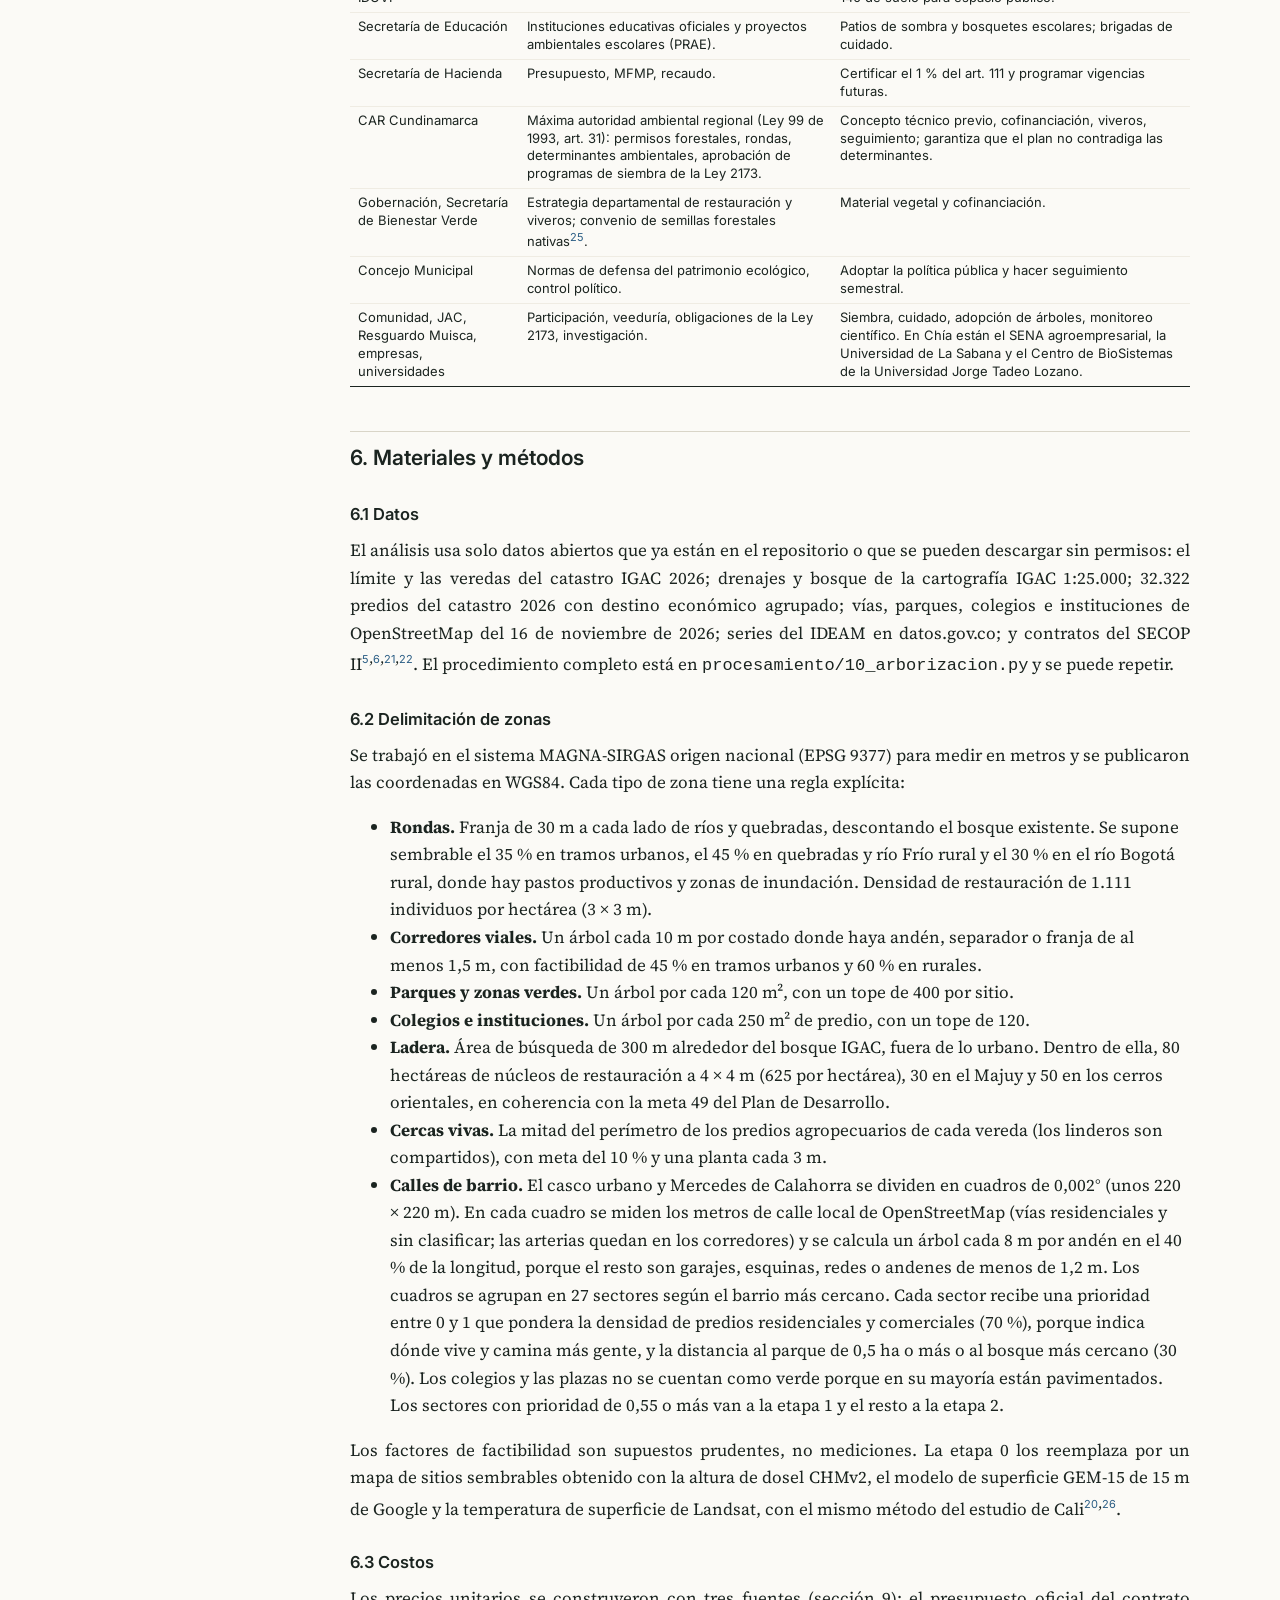
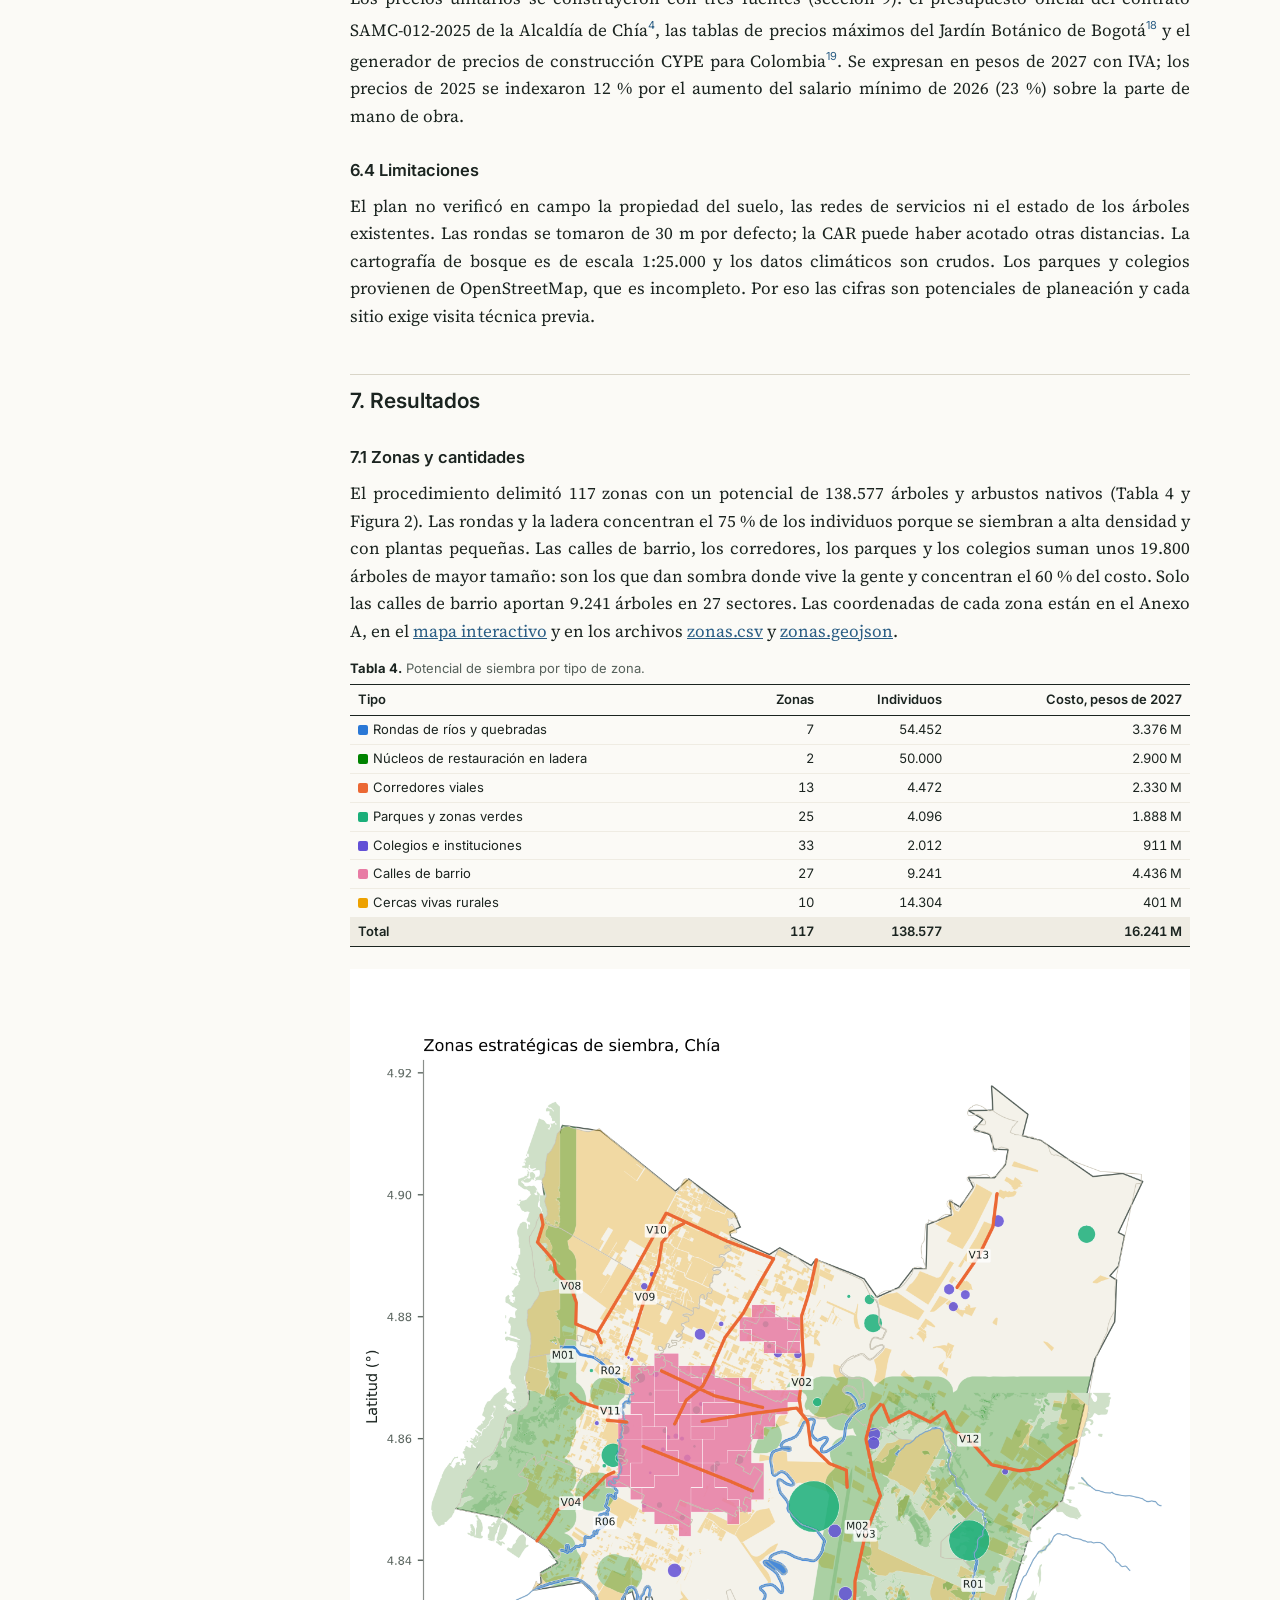
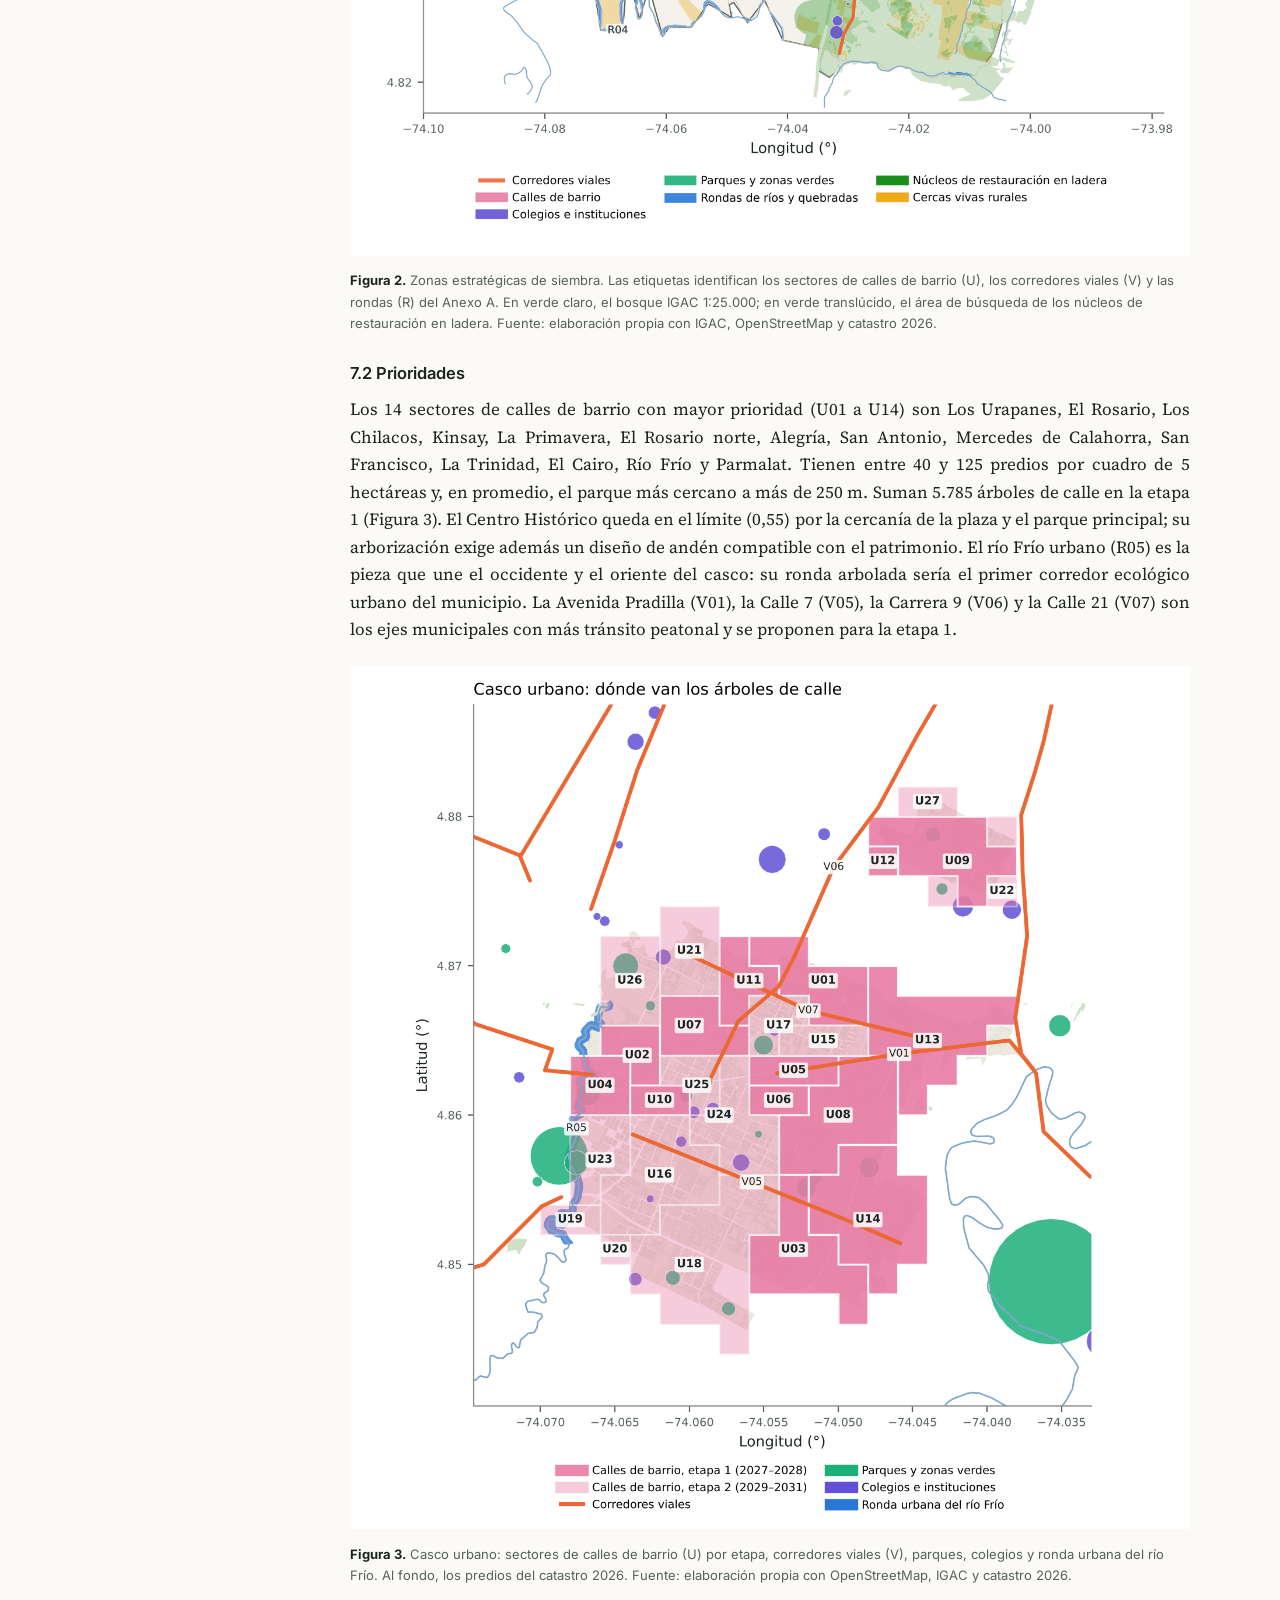
==== commit 185a6b40: "Plan de arborización 1.1: resumen al inicio, casco urbano priorizado, mapa legible y descargas que a" ====
--- a/planarborizacion/index.html
+++ b/planarborizacion/index.html
@@ -12,18 +12,19 @@
 <link rel="icon" href="../icono.svg" type="image/svg+xml">
 <link rel="preconnect" href="https://fonts.googleapis.com">
 <link href="https://fonts.googleapis.com/css2?family=Inter:wght@400;500;600&family=Source+Serif+4:ital,opsz,wght@0,8..60,400;0,8..60,600;1,8..60,400&display=swap" rel="stylesheet">
-<link rel="stylesheet" href="estilo.css?v=1">
+<link rel="stylesheet" href="estilo.css?v=3">
 </head>
 <body>
 <header class="barra"><div class="in">
   <a class="marca" href="../">Chía, memoria y porvenir · <span>Arborización</span></a>
-  <nav class="tabs"><a href="./" aria-current="page" data-t="doc">Documento</a><a href="mapa.html" data-t="mapa">Mapa</a><a href="datos/zonas.csv" data-t="datos">Datos</a></nav>
+  <nav class="tabs"><a href="./" aria-current="page" data-t="doc">Documento</a><a href="mapa.html" data-t="mapa">Mapa</a><a href="datos.html" data-t="datos">Datos</a></nav>
   <button class="btn" id="btn-lang" type="button">English</button>
   <a class="btn prim" id="btn-pdf" href="descargas/plan_arborizacion_chia_es.pdf" data-t="pdf">Descargar PDF</a>
 </div></header>
 <div class="lay">
   <nav class="toc" id="toc"></nav>
   <article>
+    <section id="breve" class="breve"></section>
     <div class="revista" id="rev"></div>
     <h1 id="tit"></h1>
     <div class="autores" id="aut"></div>
@@ -36,8 +37,8 @@
     <p class="pie">CC BY 4.0. Código MIT. Datos: IGAC, DANE, DNP, IDEAM, SECOP, OpenStreetMap (ODbL). Repositorio: <a href="https://github.com/doar95/chia">github.com/doar95/chia</a> · procesamiento/10_arborizacion.py y 11_figuras_arborizacion.py.</p>
   </article>
 </div>
-<script src="texto_es.js?v=1"></script>
-<script src="texto_en.js?v=1"></script>
-<script src="doc.js?v=1"></script>
+<script src="texto_es.js?v=2"></script>
+<script src="texto_en.js?v=2"></script>
+<script src="doc.js?v=2"></script>
 </body>
 </html>
--- a/planarborizacion/estilo.css
+++ b/planarborizacion/estilo.css
@@ -62,7 +62,19 @@
 .mapamini{width:100%;height:440px;border:1px solid var(--linea);border-radius:6px}
 .svgchart{width:100%;height:auto;font-family:var(--sans)}
 .pie{font-family:var(--sans);font-size:12.5px;color:var(--tenue);border-top:1px solid var(--linea);margin-top:40px;padding-top:12px}
-@media (max-width:900px){.lay{grid-template-columns:1fr}nav.toc{display:none}}
+@media (max-width:900px){.lay{grid-template-columns:minmax(0,1fr);padding:18px 14px 60px}nav.toc{display:none}.barra .in{padding:8px 12px;gap:8px}.cifras{grid-template-columns:repeat(2,1fr)}}
+article{min-width:0;overflow-wrap:break-word}
+.breve .ante{font-family:var(--sans);font-size:13px;color:var(--tenue);border-top:3px solid var(--verde);padding-top:8px;margin:0 0 6px;text-align:left}
+.breve h1{margin-top:.1em}
+.breve .lead{font-size:20px;line-height:1.5;text-align:left;margin:.3em 0 1em}
+.breve h2{border-top:none;margin:1.6em 0 .4em;font-size:19px;color:var(--verde)}
+.breve .botones{display:flex;flex-wrap:wrap;gap:8px;margin:0 0 6px}
+.breve ul{font-size:16px;padding-left:22px}
+.breve li{margin:.25em 0}
+.breve .fig img{border:1px solid var(--linea);border-radius:6px}
+.sigue{margin:44px 0 34px;padding:16px 0;border-top:3px solid var(--acento);border-bottom:1px solid var(--linea);font-family:var(--sans)}
+.sigue b{display:block;font-size:22px;margin-bottom:4px}
+.sigue span{color:var(--tenue);font-size:14.5px}
 @media print{
   @page{size:A4;margin:16mm 15mm 18mm}
   body{background:#fff;font-size:10.5pt}
@@ -77,9 +89,12 @@
   tr{break-inside:avoid}
   a{color:var(--tinta);text-decoration:none}
   .acuerdo{border:none;padding:0}
+  .sigue{break-before:page}
+  .breve .lead{font-size:13pt}
+  .breve .fig img{max-height:118mm;width:auto!important;max-width:100%;display:block;margin:0 auto}
+  .breve h2{margin-top:.9em}
 }
 @media print{
-  #anexo td:nth-child(7),#anexo th:nth-child(7){display:none}
   #anexo table{font-size:7.4pt}
   #anexo td:nth-child(2){min-width:34mm}
 }
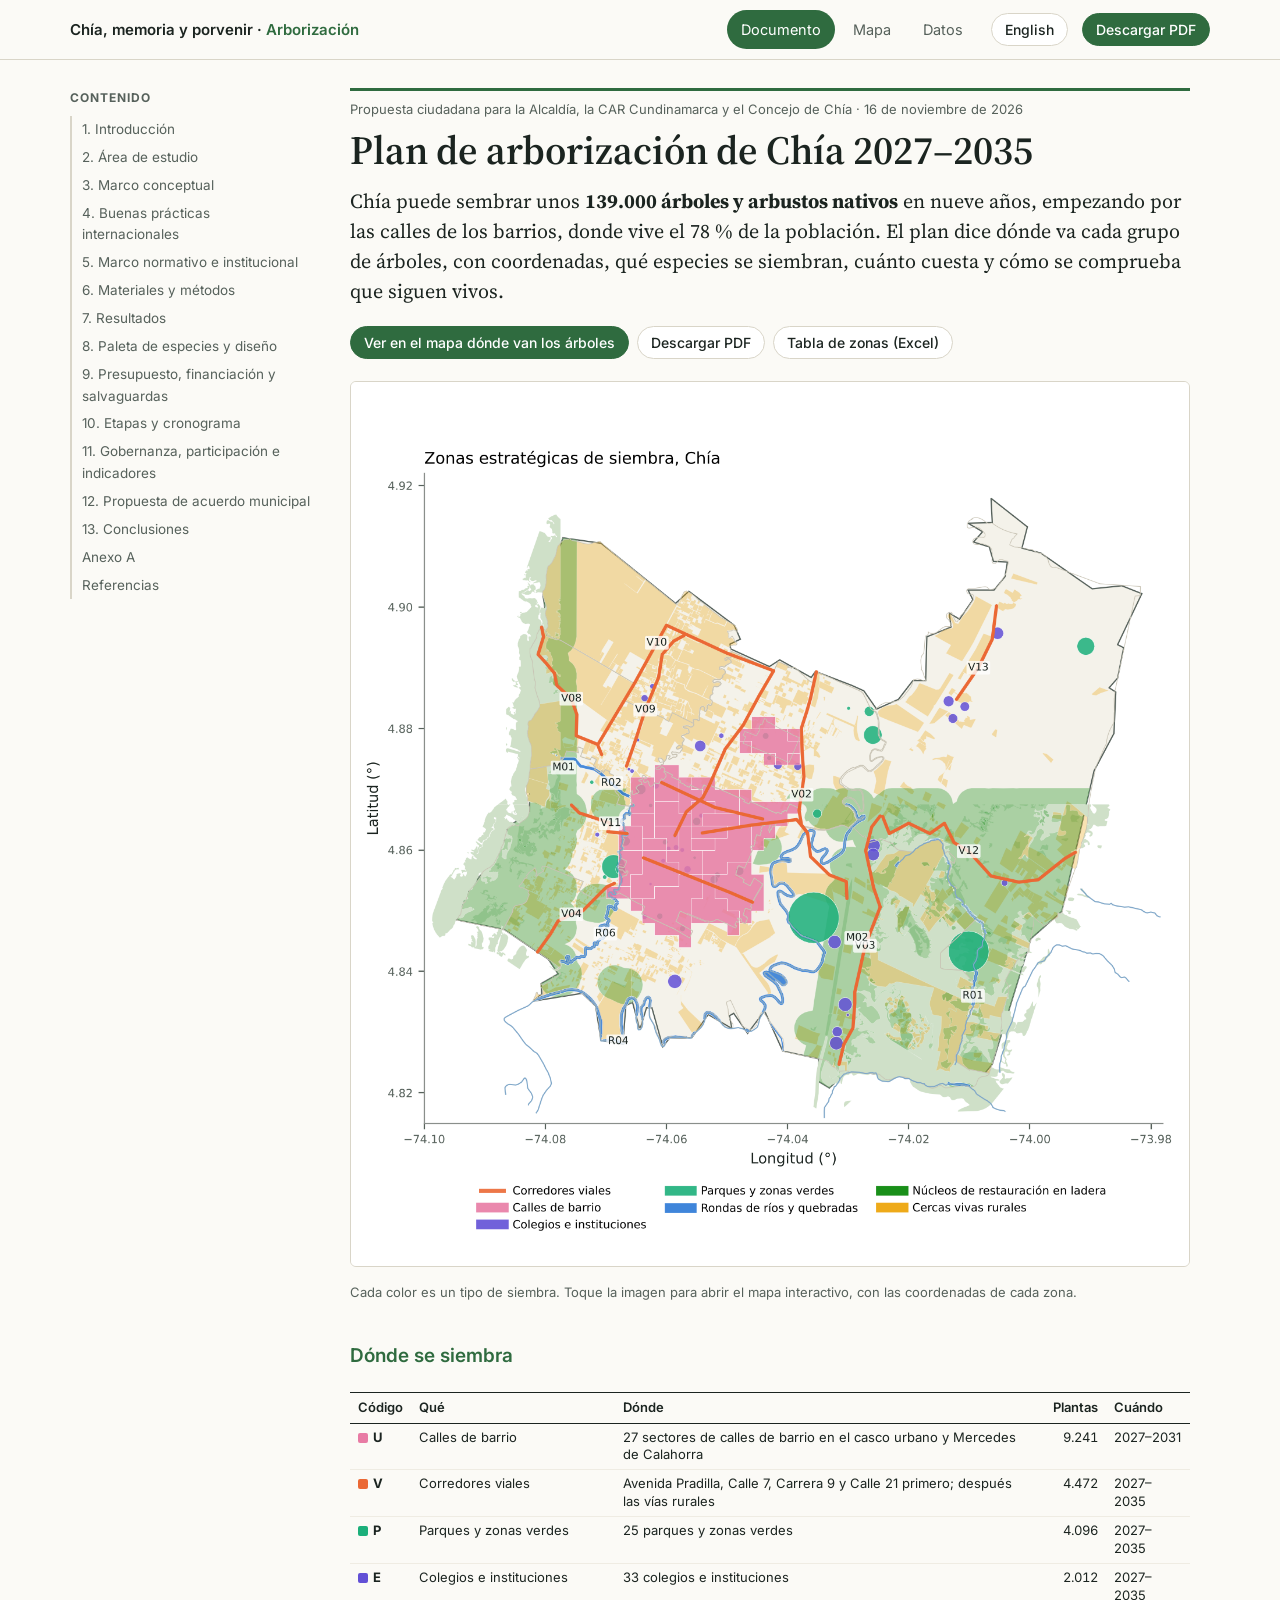
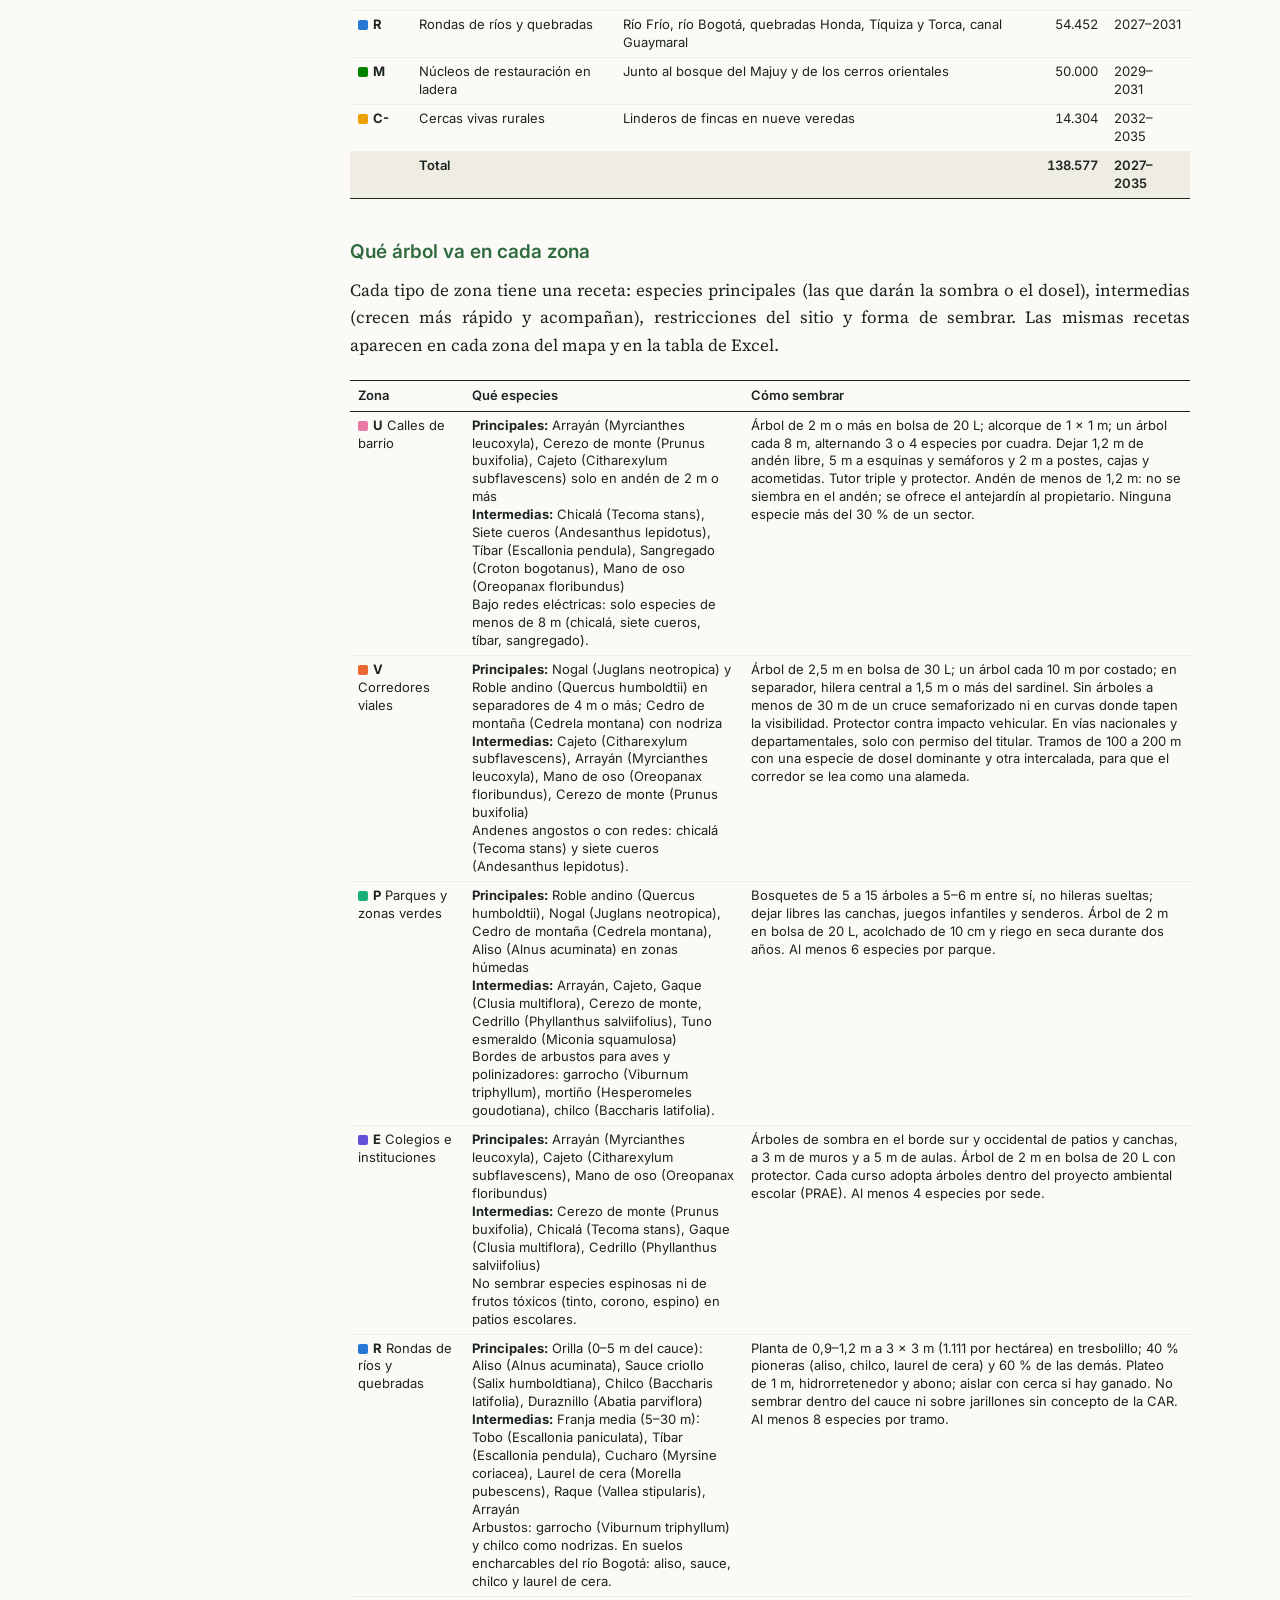
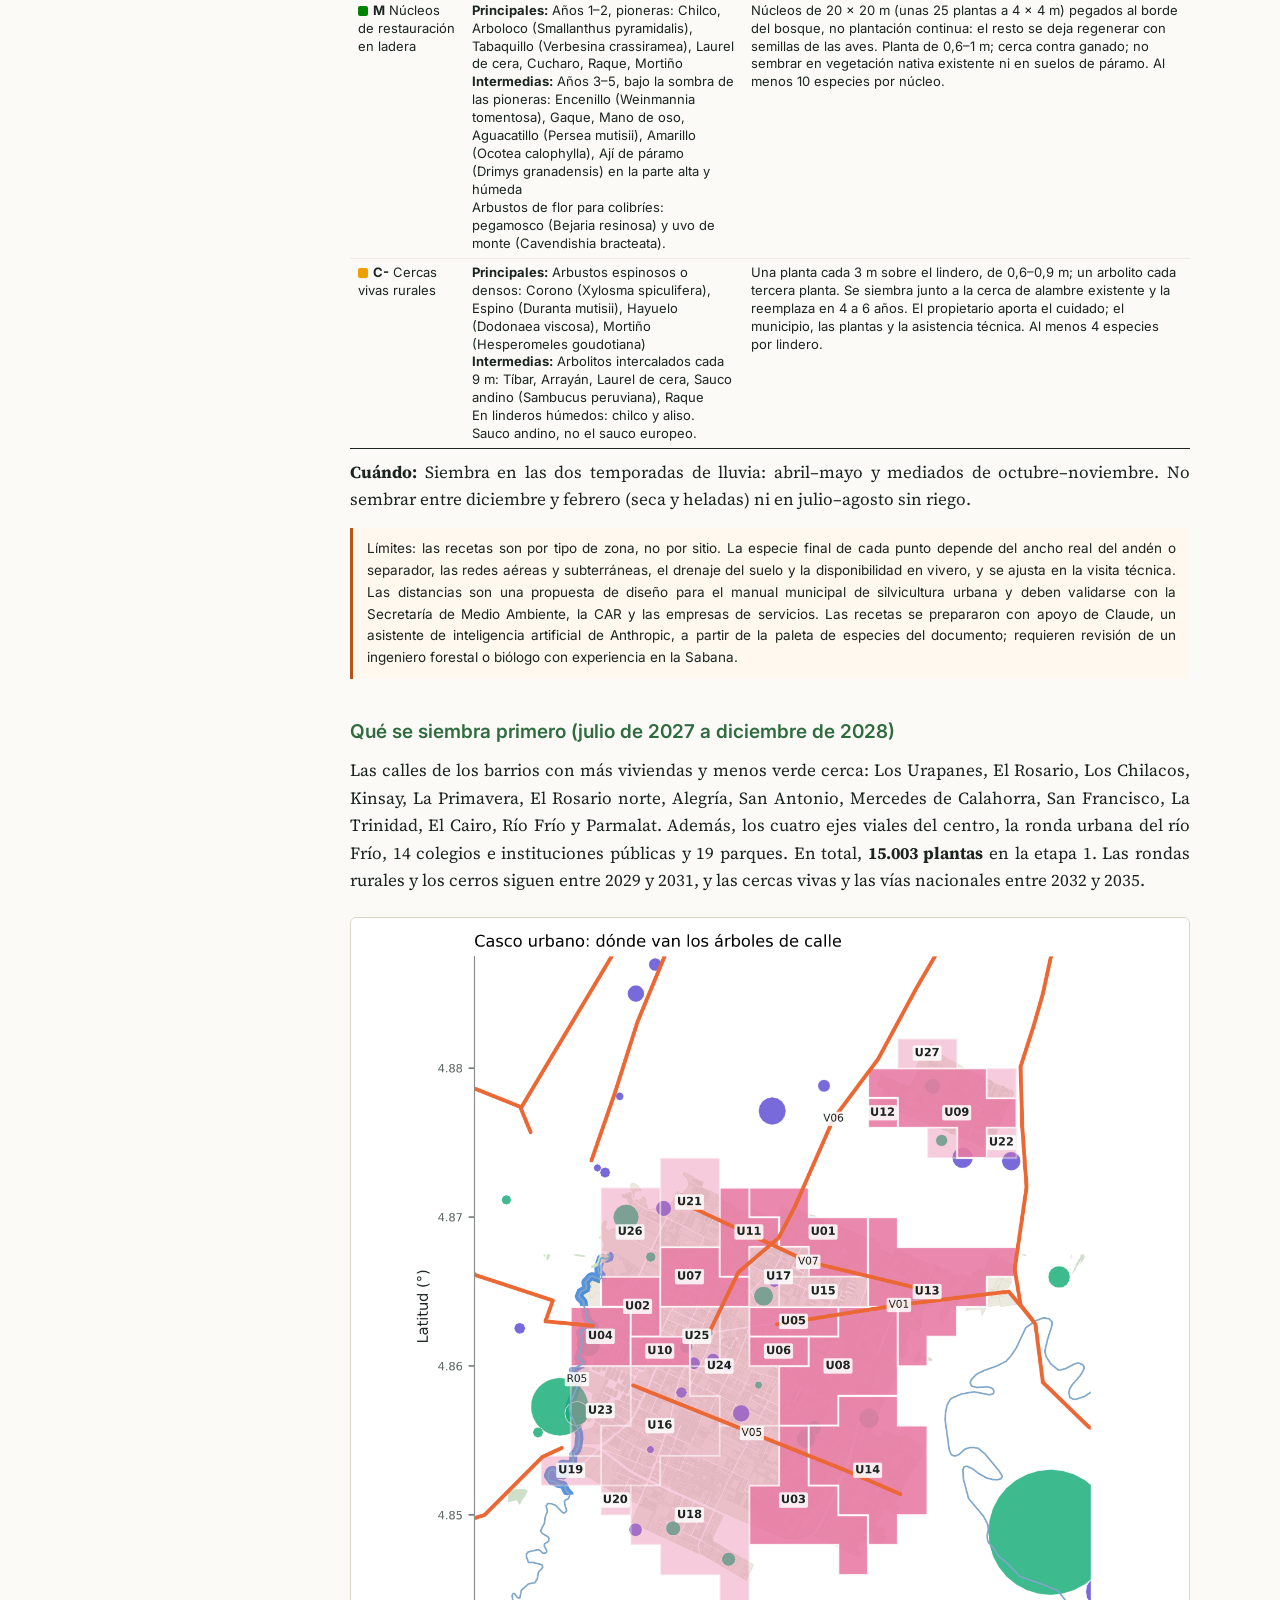
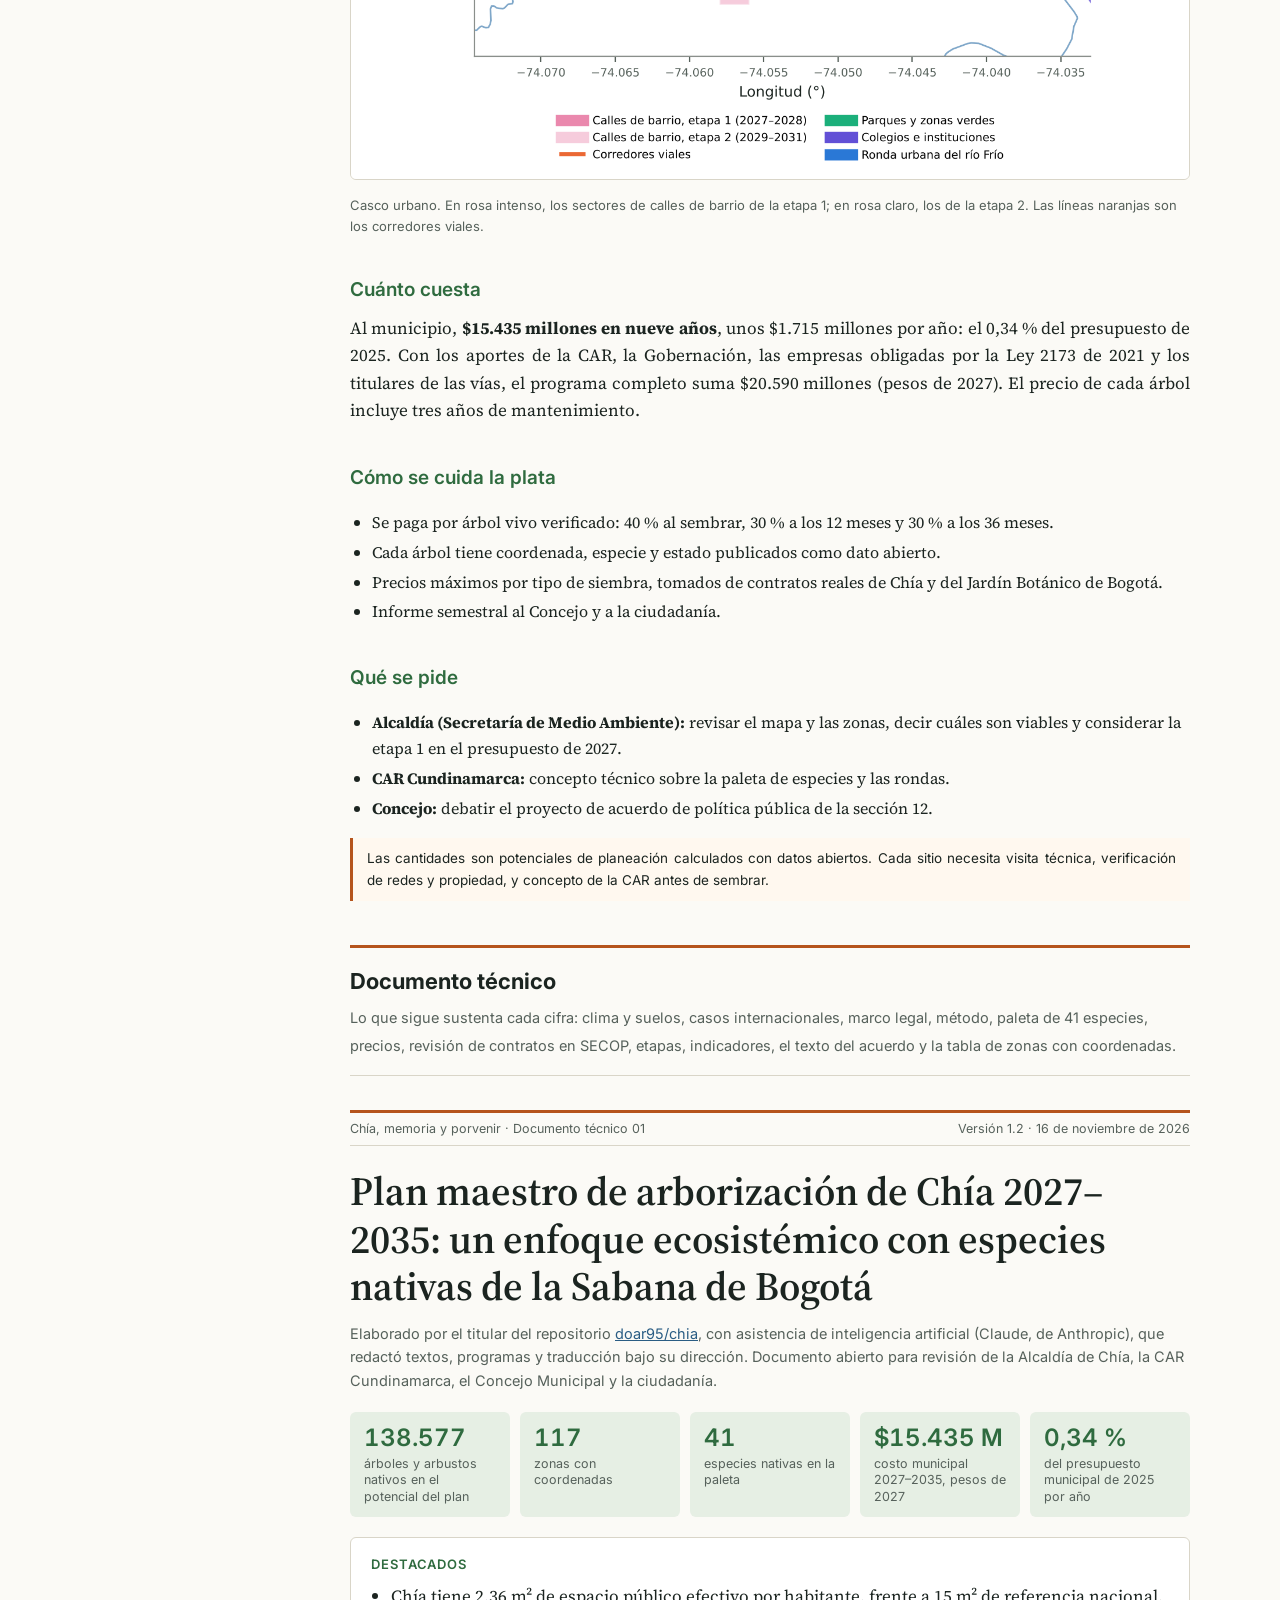
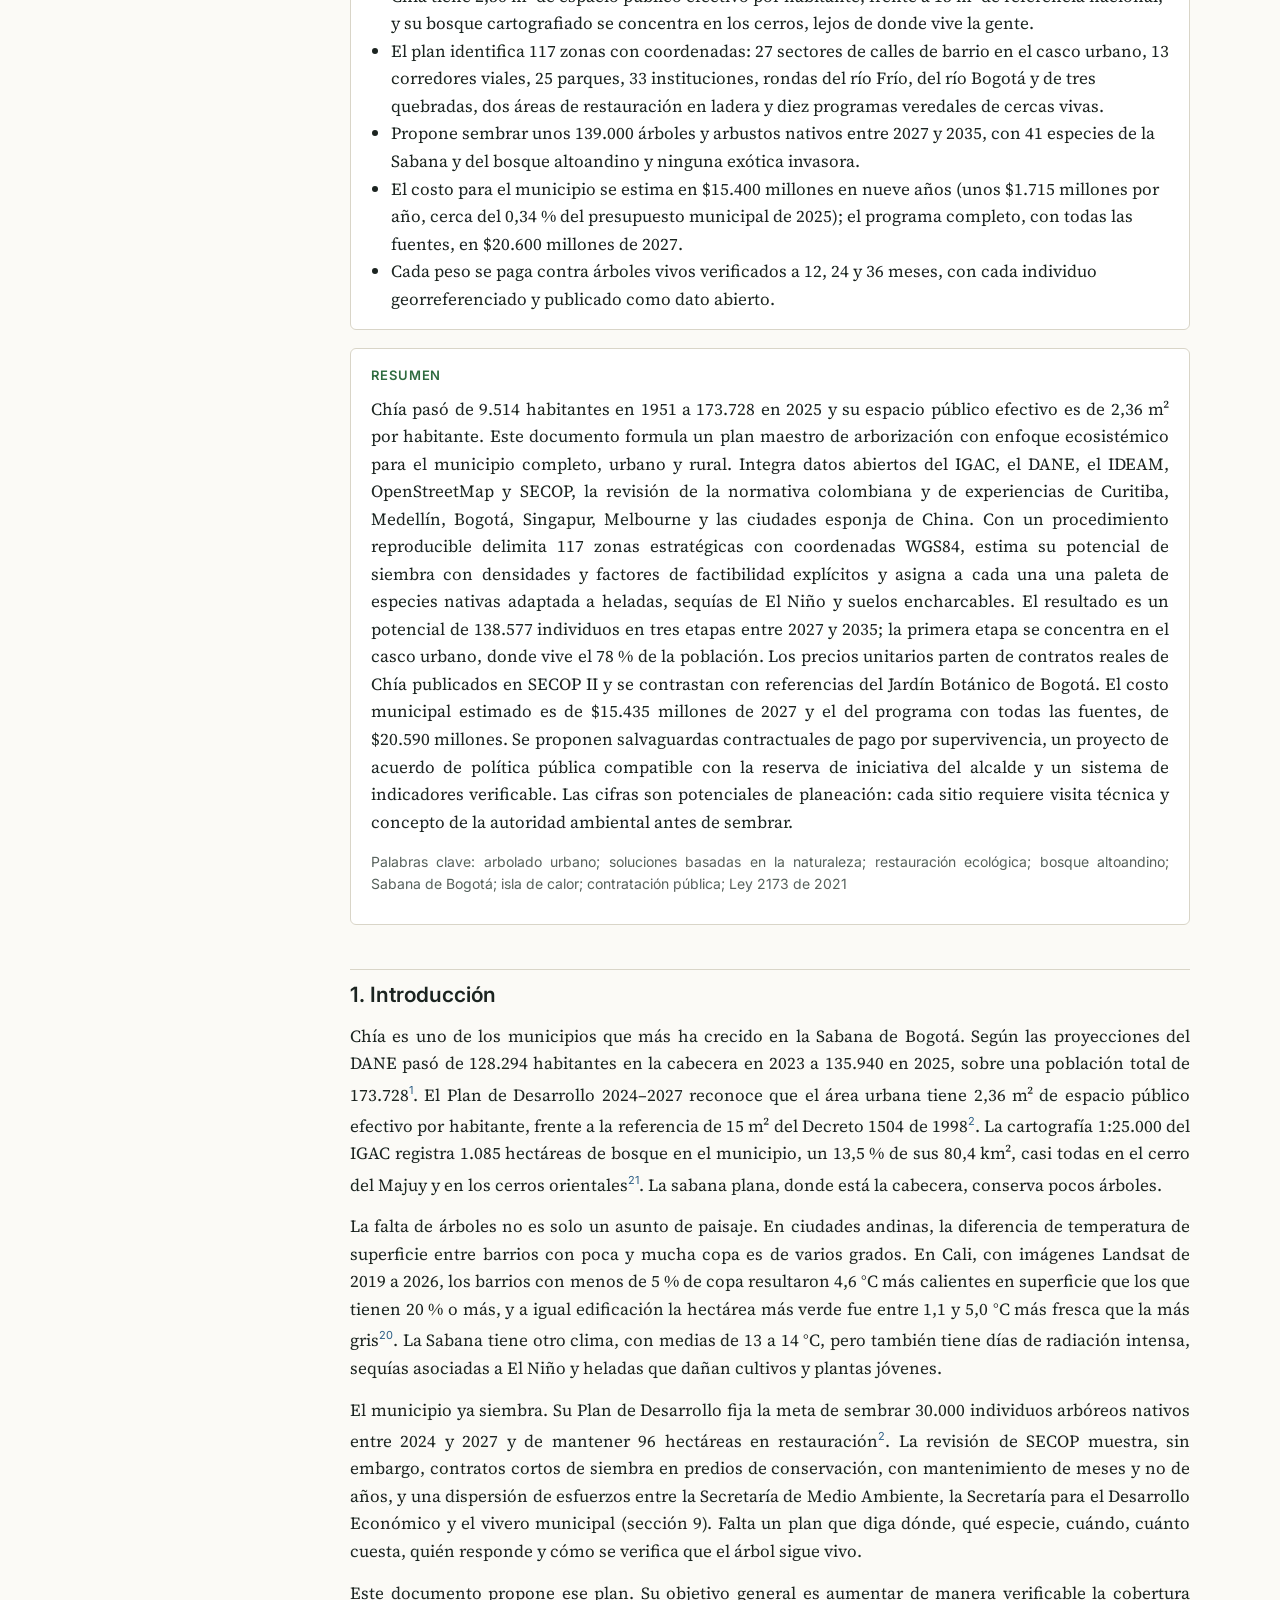
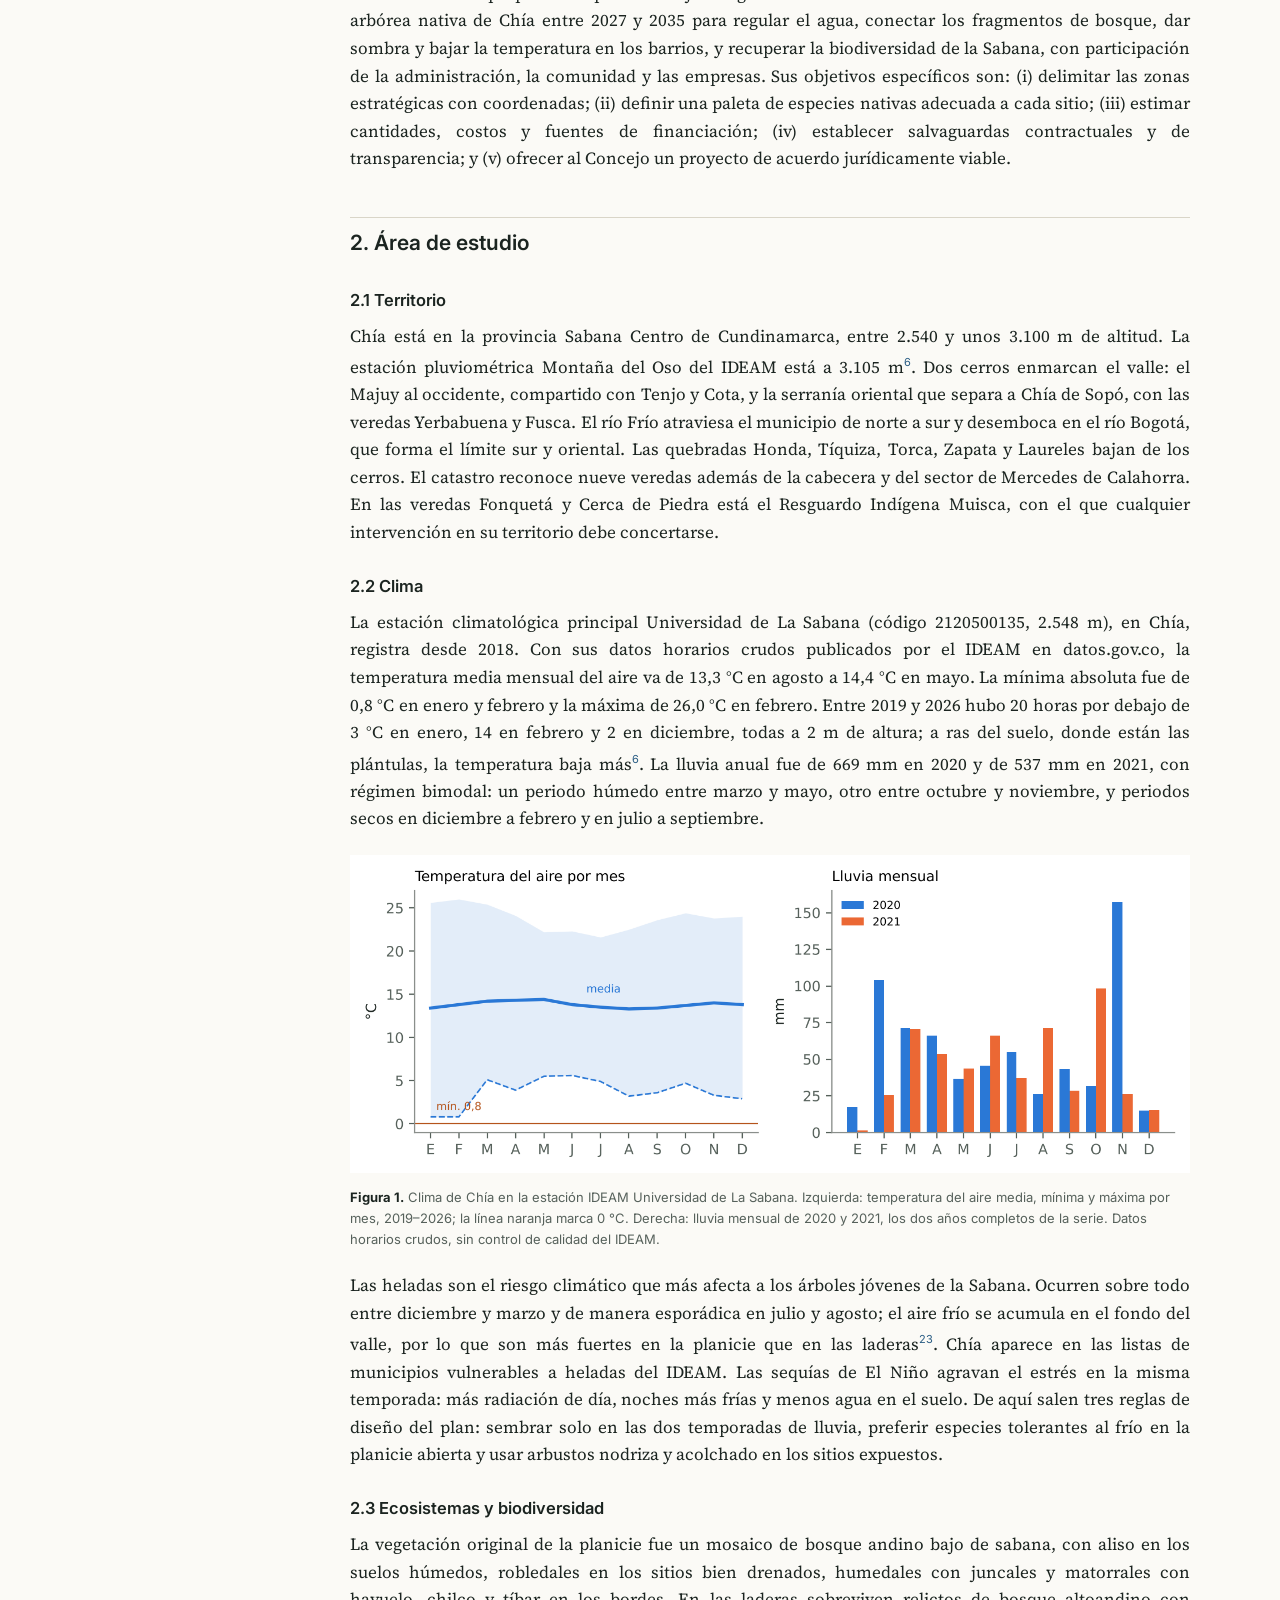
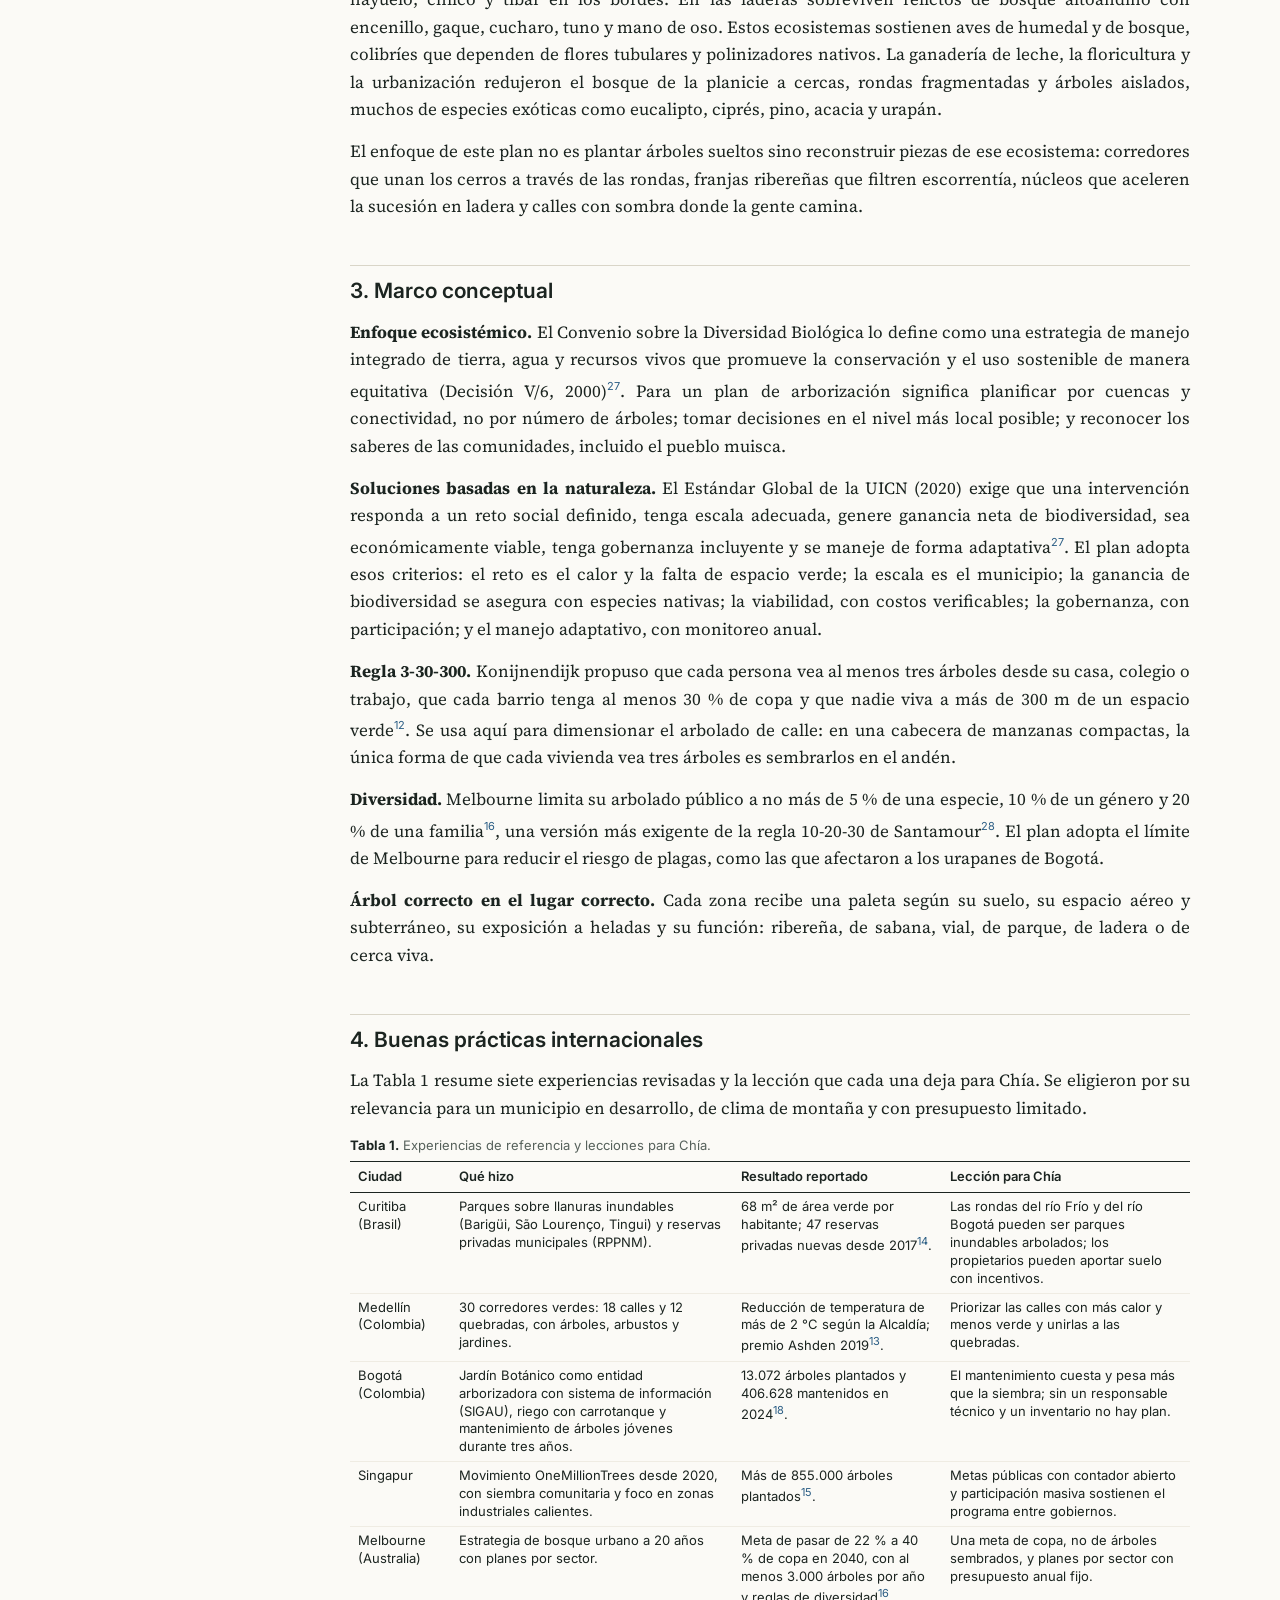
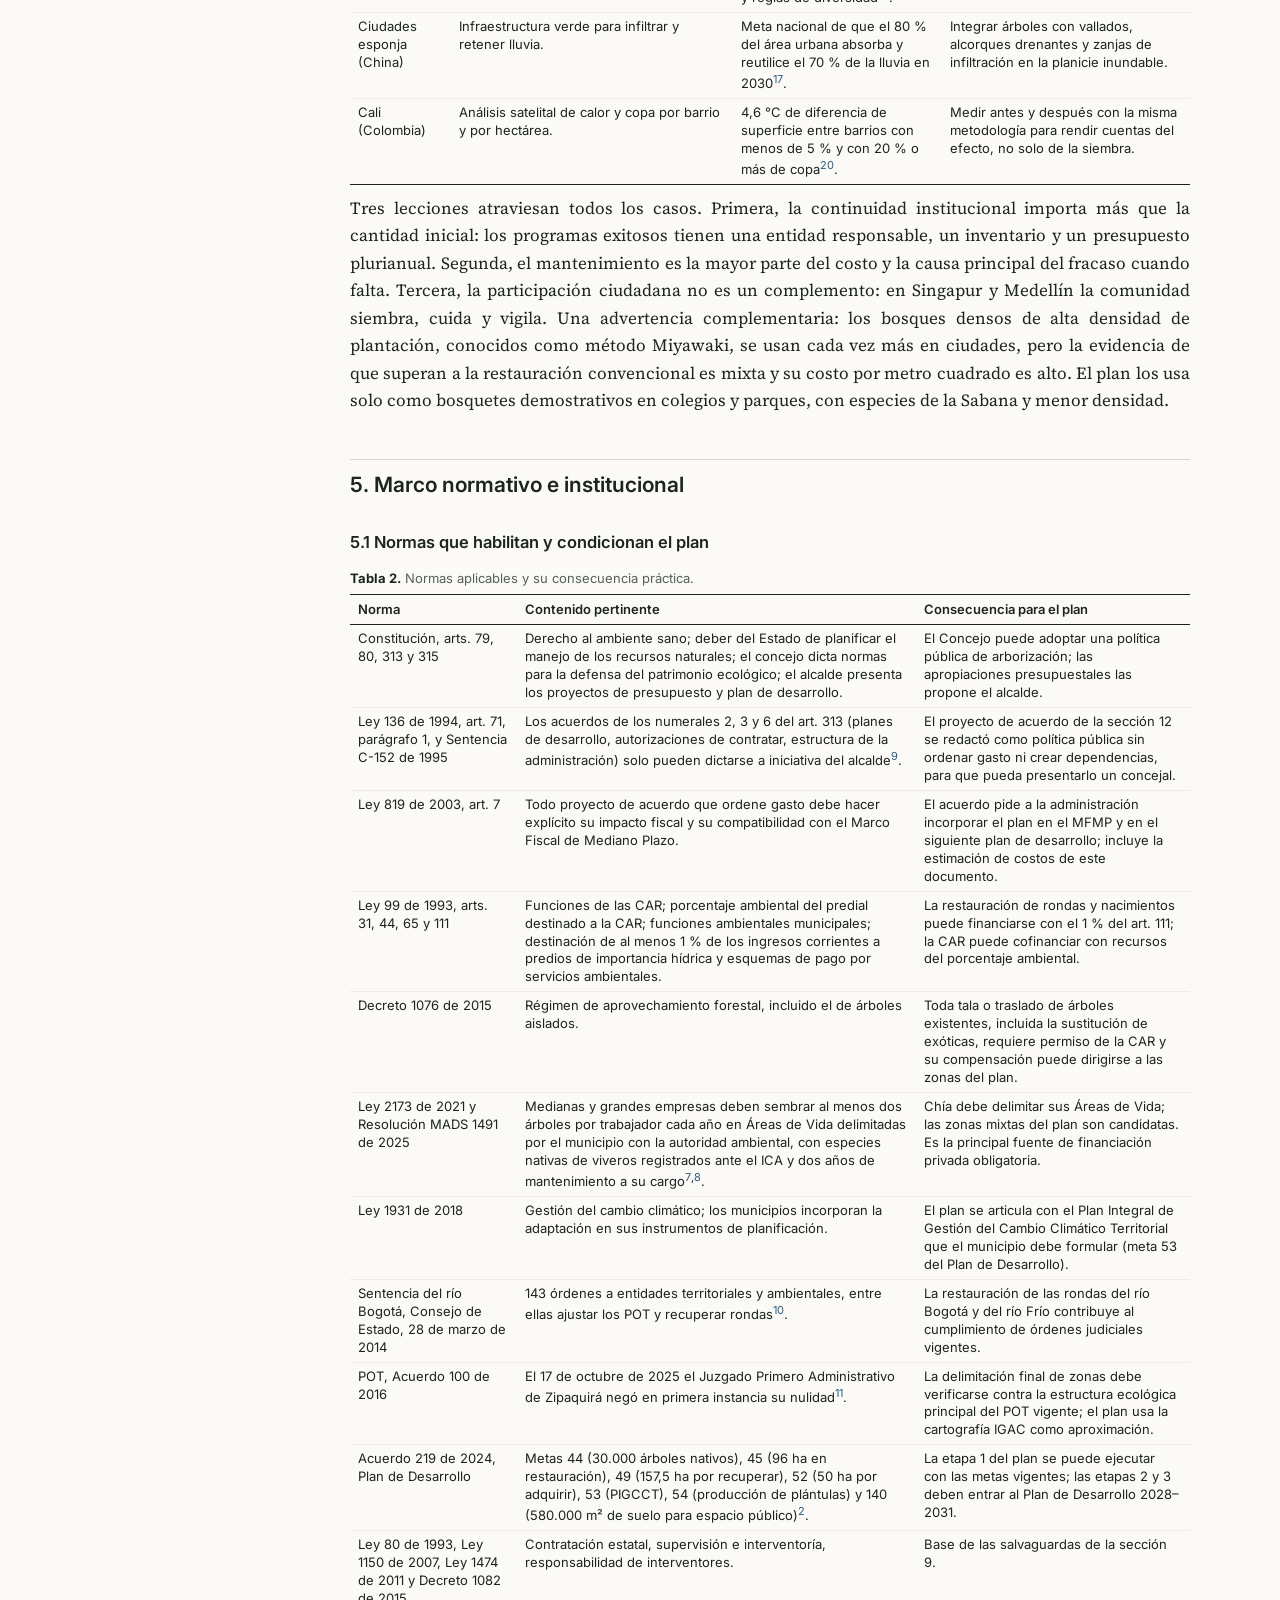
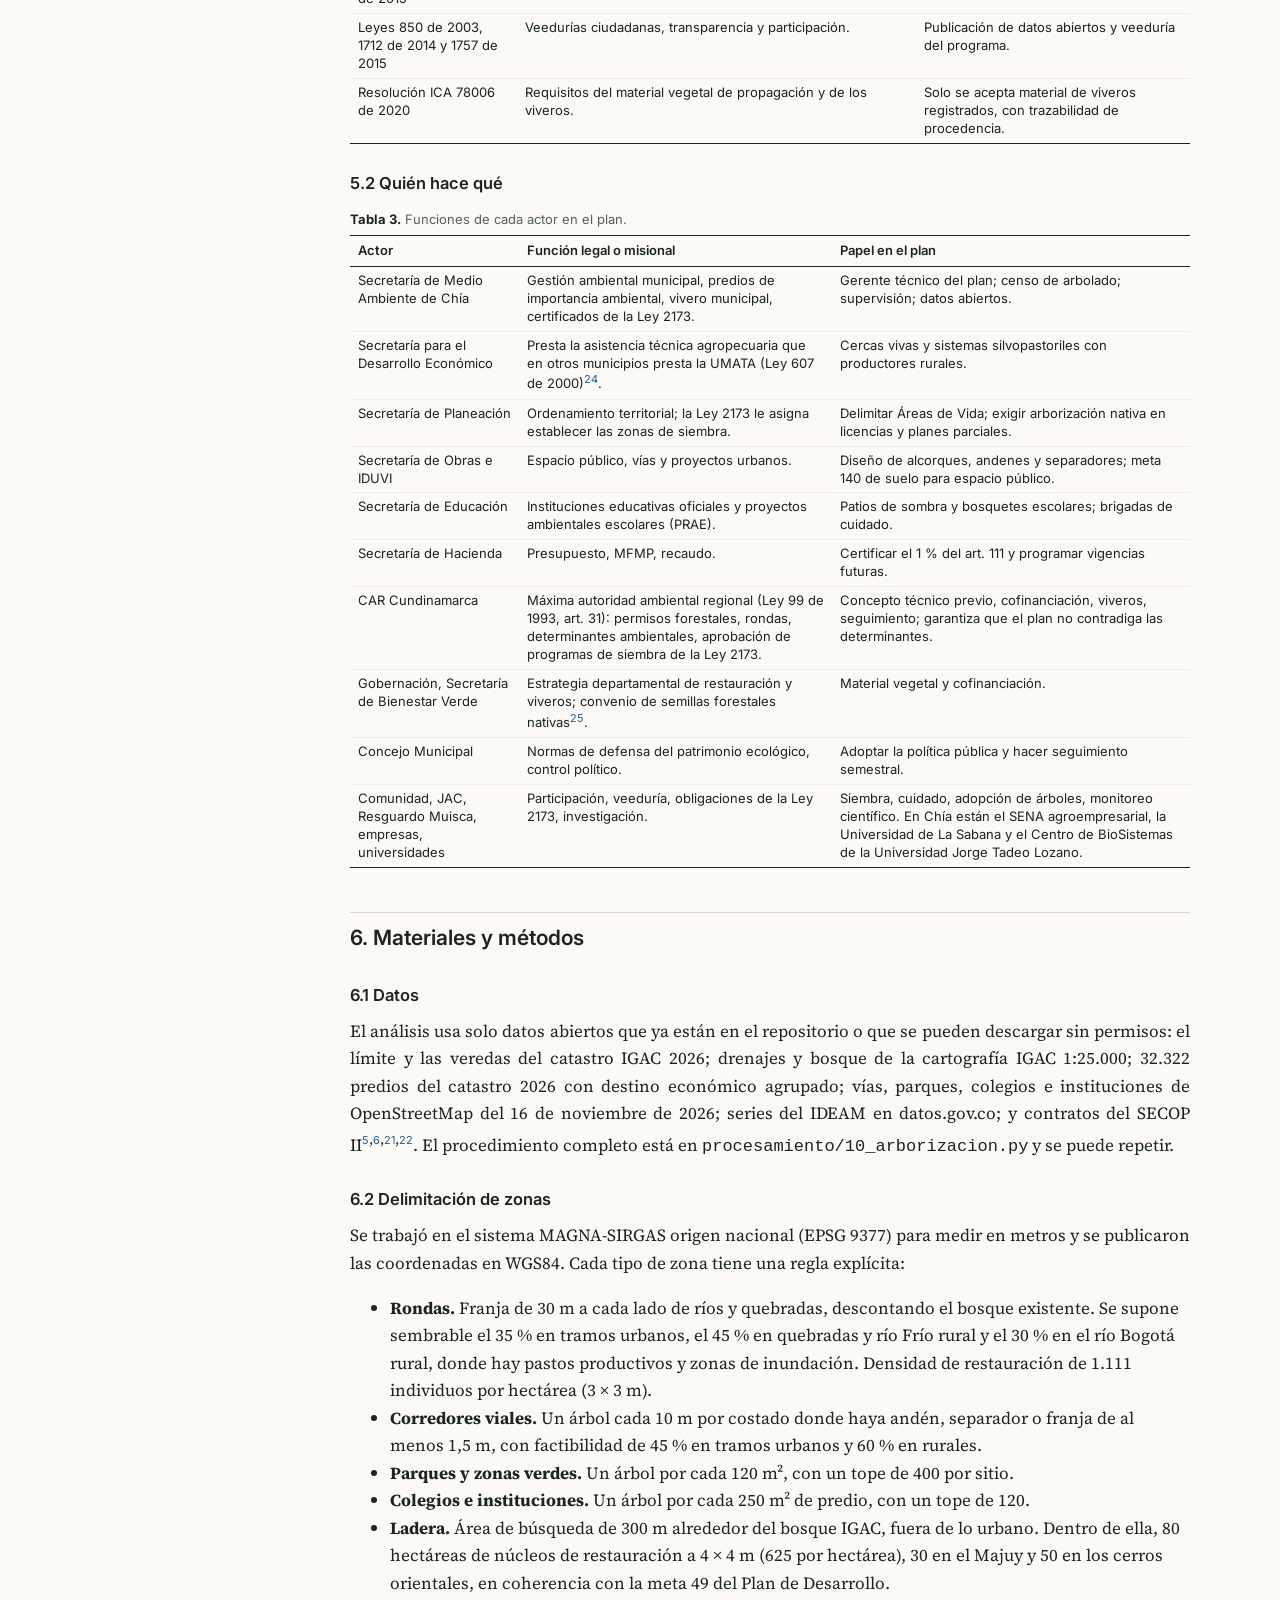
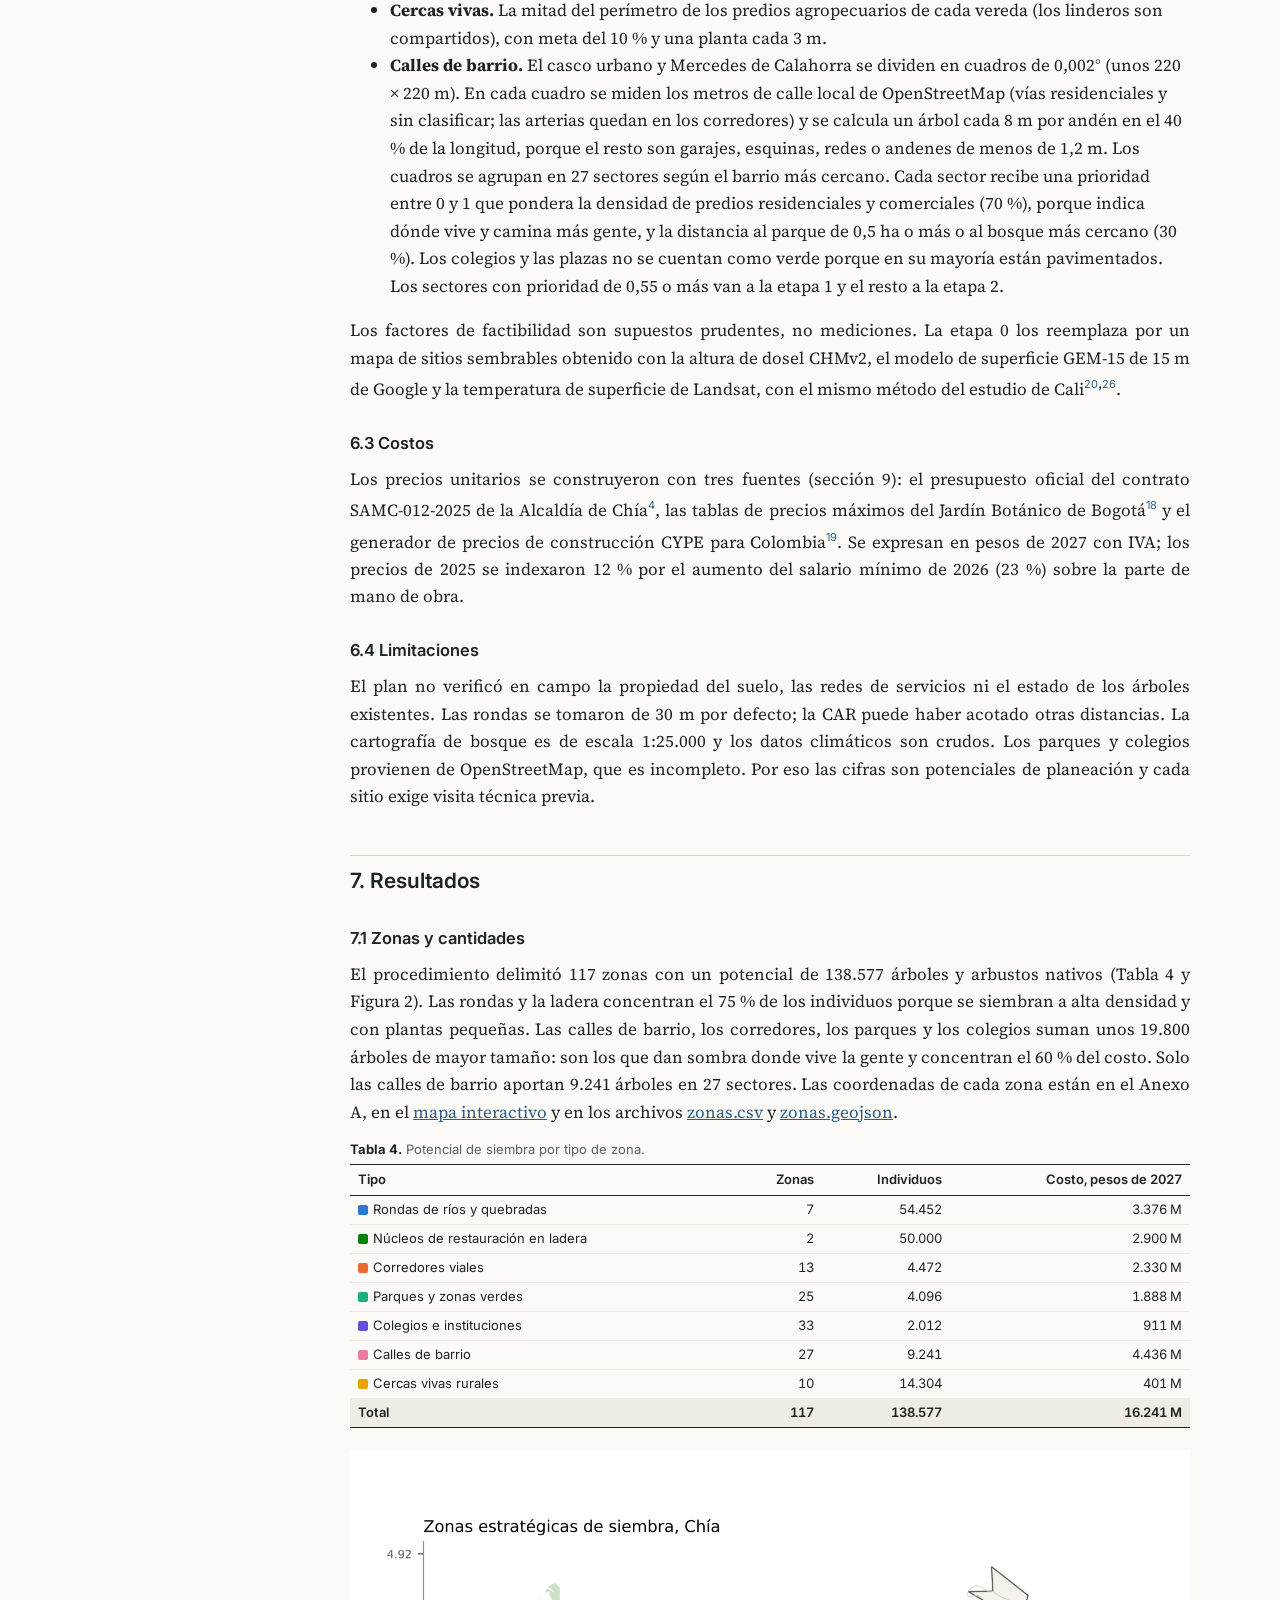
==== commit be800a78: "Plan de arborización 1.2: qué árboles sembrar en cada zona, cómo y cuándo Recetas por tipo de zona (" ====
--- a/planarborizacion/index.html
+++ b/planarborizacion/index.html
@@ -37,8 +37,8 @@
     <p class="pie">CC BY 4.0. Código MIT. Datos: IGAC, DANE, DNP, IDEAM, SECOP, OpenStreetMap (ODbL). Repositorio: <a href="https://github.com/doar95/chia">github.com/doar95/chia</a> · procesamiento/10_arborizacion.py y 11_figuras_arborizacion.py.</p>
   </article>
 </div>
-<script src="texto_es.js?v=2"></script>
-<script src="texto_en.js?v=2"></script>
-<script src="doc.js?v=2"></script>
+<script src="texto_es.js?v=3"></script>
+<script src="texto_en.js?v=3"></script>
+<script src="doc.js?v=3"></script>
 </body>
 </html>
